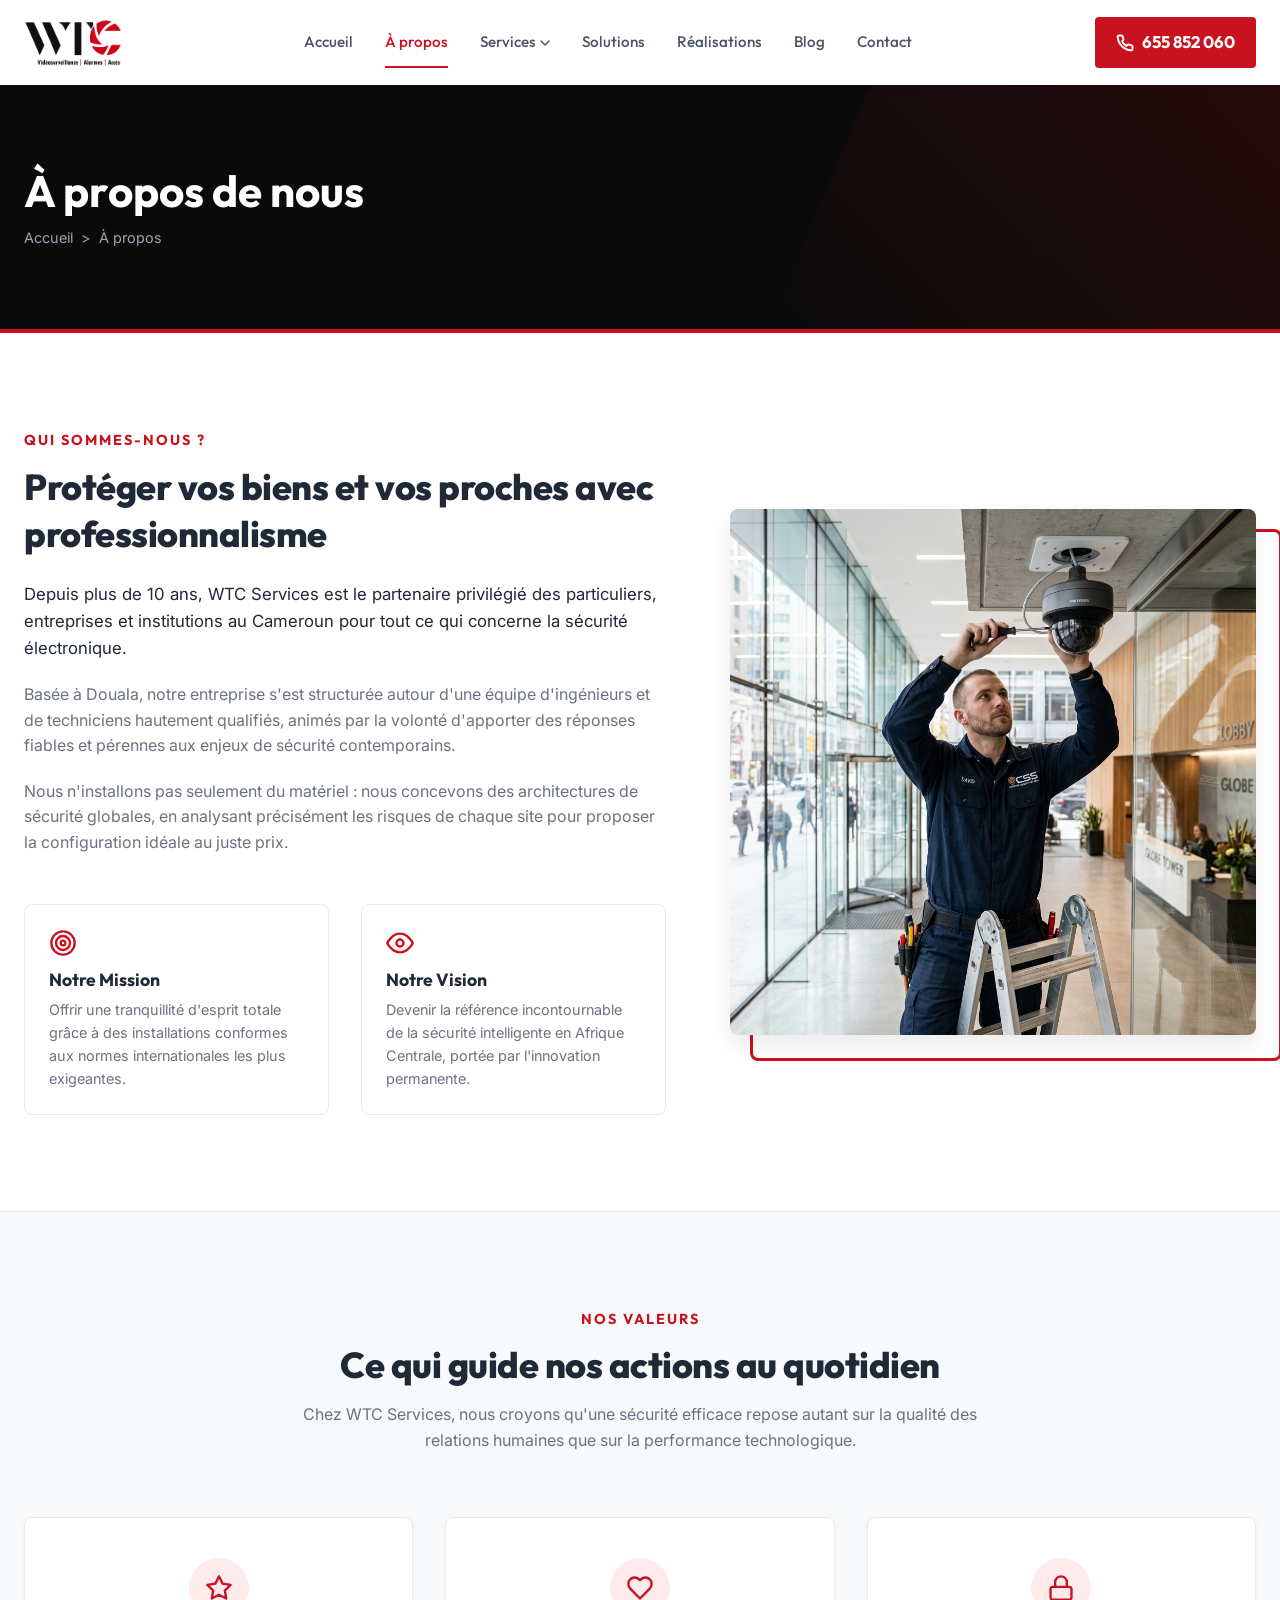
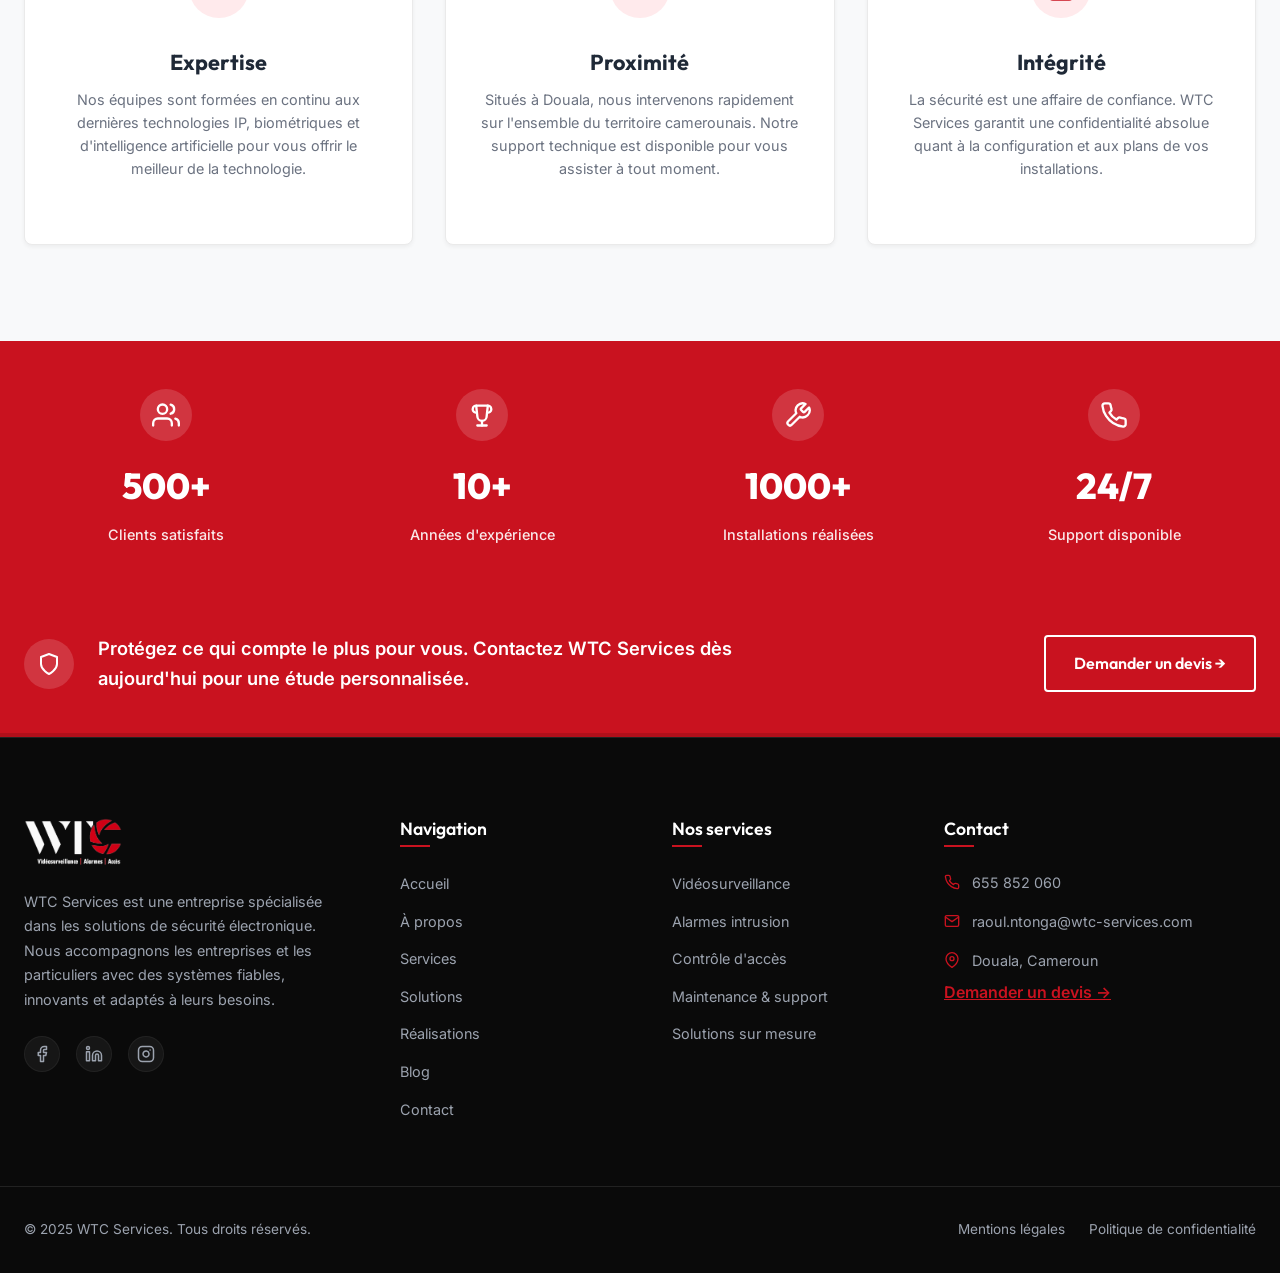
==== a-propos.html @ ab54ff32 "first commit" ====
<!DOCTYPE html>
<html lang="fr">
<head>
    <meta charset="UTF-8">
    <meta name="viewport" content="width=device-width, initial-scale=1.0">
    <title>À propos | WTC Services - Leader en sécurité électronique</title>
    <meta name="description" content="Découvrez WTC Services, votre partenaire de confiance au Cameroun pour la vidéosurveillance, le contrôle d'accès et les systèmes d'alarme.">
    <link rel="stylesheet" href="css/style.css">
</head>
<body>

    <!-- HEADER / NAVIGATION -->
    <header>
        <div class="container nav-container">
            <div class="logo-wrapper">
                <a href="index.html">
                    <img src="assets/images/logo-dark.png" alt="WTC Services Logo" class="logo-img">
                </a>
            </div>
            
            <button class="menu-toggle" id="menuToggle" aria-label="Menu principal">
                <span></span>
                <span></span>
                <span></span>
            </button>
            
            <nav class="nav-menu" id="navMenu">
                <a href="index.html" class="nav-link">Accueil</a>
                <a href="a-propos.html" class="nav-link active">À propos</a>
                <div class="nav-item-dropdown">
                    <a href="services.html" class="nav-link dropdown-toggle">Services <svg width="10" height="6" viewBox="0 0 10 6" fill="none" xmlns="http://www.w3.org/2000/svg"><path d="M1 1L5 5L9 1" stroke="currentColor" stroke-width="1.5" stroke-linecap="round" stroke-linejoin="round"/></svg></a>
                    <div class="dropdown-menu">
                        <a href="services.html#videosurveillance" class="dropdown-item">Vidéosurveillance</a>
                        <a href="services.html#alarmes" class="dropdown-item">Alarmes intrusion</a>
                        <a href="services.html#acces" class="dropdown-item">Contrôle d'accès</a>
                        <a href="services.html#maintenance" class="dropdown-item">Maintenance & support</a>
                    </div>
                </div>
                <a href="solutions.html" class="nav-link">Solutions</a>
                <a href="realisations.html" class="nav-link">Réalisations</a>
                <a href="blog.html" class="nav-link">Blog</a>
                <a href="contact.html" class="nav-link">Contact</a>
            </nav>
            
            <div class="header-btn">
                <a href="tel:655852060" class="btn btn-phone">
                    <svg width="18" height="18" viewBox="0 0 24 24" fill="none" stroke="currentColor" stroke-width="2.5" stroke-linecap="round" stroke-linejoin="round"><path d="M22 16.92v3a2 2 0 0 1-2.18 2 19.79 19.79 0 0 1-8.63-3.07 19.5 19.5 0 0 1-6-6 19.79 19.79 0 0 1-3.07-8.67A2 2 0 0 1 4.11 2h3a2 2 0 0 1 2 1.72 12.84 12.84 0 0 0 .7 2.81 2 2 0 0 1-.45 2.11L8.09 9.91a16 16 0 0 0 6 6l1.27-1.27a2 2 0 0 1 2.1-.45 12.84 12.84 0 0 0 2.81.7A2 2 0 0 1 22 16.92z"/></svg>
                    655 852 060
                </a>
            </div>
        </div>
    </header>

    <!-- PAGE HERO -->
    <section class="page-hero">
        <div class="container">
            <h1 class="page-title">À propos de nous</h1>
            <div class="breadcrumbs">
                <a href="index.html">Accueil</a>
                <span>&gt;</span>
                <span>À propos</span>
            </div>
        </div>
    </section>

    <!-- ABOUT DETAIL SECTION -->
    <section class="section">
        <div class="container">
            <div class="about-grid">
                <div>
                    <span class="section-tag">Qui sommes-nous ?</span>
                    <h2 class="section-title" style="font-size: 2.25rem; line-height: 1.3; margin-bottom: 1.5rem;">Protéger vos biens et vos proches avec professionnalisme</h2>
                    <p style="font-size: 1.05rem; margin-bottom: 1.25rem; color: var(--text-dark);">
                        Depuis plus de 10 ans, WTC Services est le partenaire privilégié des particuliers, entreprises et institutions au Cameroun pour tout ce qui concerne la sécurité électronique.
                    </p>
                    <p style="margin-bottom: 1.25rem; color: var(--text-muted);">
                        Basée à Douala, notre entreprise s'est structurée autour d'une équipe d'ingénieurs et de techniciens hautement qualifiés, animés par la volonté d'apporter des réponses fiables et pérennes aux enjeux de sécurité contemporains.
                    </p>
                    <p style="margin-bottom: 2rem; color: var(--text-muted);">
                        Nous n'installons pas seulement du matériel : nous concevons des architectures de sécurité globales, en analysant précisément les risques de chaque site pour proposer la configuration idéale au juste prix.
                    </p>
                    
                    <div class="about-features">
                        <div class="about-feat-card">
                            <span class="about-feat-icon"><svg width="28" height="28" viewBox="0 0 24 24" fill="none" stroke="currentColor" stroke-width="2" stroke-linecap="round" stroke-linejoin="round"><circle cx="12" cy="12" r="10"/><circle cx="12" cy="12" r="6"/><circle cx="12" cy="12" r="2"/></svg></span>
                            <h4 style="font-size: 1.1rem; margin-bottom: 0.5rem;">Notre Mission</h4>
                            <p style="font-size: 0.9rem; color: var(--text-muted);">Offrir une tranquillité d'esprit totale grâce à des installations conformes aux normes internationales les plus exigeantes.</p>
                        </div>
                        <div class="about-feat-card">
                            <span class="about-feat-icon"><svg width="28" height="28" viewBox="0 0 24 24" fill="none" stroke="currentColor" stroke-width="2" stroke-linecap="round" stroke-linejoin="round"><path d="M1 12s4-8 11-8 11 8 11 8-4 8-11 8-11-8-11-8z"/><circle cx="12" cy="12" r="3"/></svg></span>
                            <h4 style="font-size: 1.1rem; margin-bottom: 0.5rem;">Notre Vision</h4>
                            <p style="font-size: 0.9rem; color: var(--text-muted);">Devenir la référence incontournable de la sécurité intelligente en Afrique Centrale, portée par l'innovation permanente.</p>
                        </div>
                    </div>
                </div>
                
                <div class="about-image-wrapper">
                    <img src="assets/images/about_technician.png" alt="Technicien WTC Services installant une caméra" class="about-img" style="width: 100%;">
                </div>
            </div>
        </div>
    </section>

    <!-- VALUES SECTION -->
    <section class="section" style="background-color: var(--light-bg); border-top: 1px solid var(--light-border);">
        <div class="container">
            <div class="section-header">
                <span class="section-tag">Nos Valeurs</span>
                <h2 class="section-title">Ce qui guide nos actions au quotidien</h2>
                <p class="section-desc">Chez WTC Services, nous croyons qu'une sécurité efficace repose autant sur la qualité des relations humaines que sur la performance technologique.</p>
            </div>
            
            <div class="services-grid">
                <div class="service-card" style="text-align: center; align-items: center;">
                    <div class="service-icon-wrapper" style="border-radius: 50%;"><svg width="28" height="28" viewBox="0 0 24 24" fill="none" stroke="currentColor" stroke-width="2" stroke-linecap="round" stroke-linejoin="round"><polygon points="12 2 15.09 8.26 22 9.27 17 14.14 18.18 21.02 12 17.77 5.82 21.02 7 14.14 2 9.27 8.91 8.26 12 2"/></svg></div>
                    <h3 class="service-title" style="margin-top: 0.5rem;">Expertise</h3>
                    <p class="service-text" style="font-size: 0.9rem;">Nos équipes sont formées en continu aux dernières technologies IP, biométriques et d'intelligence artificielle pour vous offrir le meilleur de la technologie.</p>
                </div>
                <div class="service-card" style="text-align: center; align-items: center;">
                    <div class="service-icon-wrapper" style="border-radius: 50%;"><svg width="28" height="28" viewBox="0 0 24 24" fill="none" stroke="currentColor" stroke-width="2" stroke-linecap="round" stroke-linejoin="round"><path d="M20.42 4.58a5.4 5.4 0 0 0-7.65 0l-.77.78-.77-.78a5.4 5.4 0 0 0-7.65 0C1.46 6.7 1.33 10.28 4 13l8 8 8-8c2.67-2.72 2.54-6.3.42-8.42z"/></svg></div>
                    <h3 class="service-title" style="margin-top: 0.5rem;">Proximité</h3>
                    <p class="service-text" style="font-size: 0.9rem;">Situés à Douala, nous intervenons rapidement sur l'ensemble du territoire camerounais. Notre support technique est disponible pour vous assister à tout moment.</p>
                </div>
                <div class="service-card" style="text-align: center; align-items: center;">
                    <div class="service-icon-wrapper" style="border-radius: 50%;"><svg width="28" height="28" viewBox="0 0 24 24" fill="none" stroke="currentColor" stroke-width="2" stroke-linecap="round" stroke-linejoin="round"><rect x="3" y="11" width="18" height="11" rx="2" ry="2"/><path d="M7 11V7a5 5 0 0 1 10 0v4"/></svg></div>
                    <h3 class="service-title" style="margin-top: 0.5rem;">Intégrité</h3>
                    <p class="service-text" style="font-size: 0.9rem;">La sécurité est une affaire de confiance. WTC Services garantit une confidentialité absolue quant à la configuration et aux plans de vos installations.</p>
                </div>
            </div>
        </div>
    </section>

    <!-- STATS SECTION -->
    <section class="stats-section">
        <div class="container">
            <div class="stats-grid">
                <div class="stat-item">
                    <span class="stat-icon"><svg width="28" height="28" viewBox="0 0 24 24" fill="none" stroke="currentColor" stroke-width="2" stroke-linecap="round" stroke-linejoin="round"><path d="M17 21v-2a4 4 0 0 0-4-4H5a4 4 0 0 0-4 4v2"/><circle cx="9" cy="7" r="4"/><path d="M23 21v-2a4 4 0 0 0-3-3.87"/><path d="M16 3.13a4 4 0 0 1 0 7.75"/></svg></span>
                    <span class="stat-number">500+</span>
                    <span class="stat-label">Clients satisfaits</span>
                </div>
                <div class="stat-item">
                    <span class="stat-icon"><svg width="28" height="28" viewBox="0 0 24 24" fill="none" stroke="currentColor" stroke-width="2" stroke-linecap="round" stroke-linejoin="round"><polyline points="8 21 12 21 16 21"/><line x1="12" y1="17" x2="12" y2="21"/><path d="M7 4H17L16 13C16 15.2 14.2 17 12 17C9.8 17 8 15.2 8 13Z"/><path d="M7 4C7 4 4 4 4 7C4 9 6 10 7 10"/><path d="M17 4C17 4 20 4 20 7C20 9 18 10 17 10"/></svg></span>
                    <span class="stat-number">10+</span>
                    <span class="stat-label">Années d'expérience</span>
                </div>
                <div class="stat-item">
                    <span class="stat-icon"><svg width="28" height="28" viewBox="0 0 24 24" fill="none" stroke="currentColor" stroke-width="2" stroke-linecap="round" stroke-linejoin="round"><path d="M14.7 6.3a1 1 0 0 0 0 1.4l1.6 1.6a1 1 0 0 0 1.4 0l3.77-3.77a6 6 0 0 1-7.94 7.94l-6.91 6.91a2.12 2.12 0 0 1-3-3l6.91-6.91a6 6 0 0 1 7.94-7.94l-3.76 3.76z"/></svg></span>
                    <span class="stat-number">1000+</span>
                    <span class="stat-label">Installations réalisées</span>
                </div>
                <div class="stat-item">
                    <span class="stat-icon"><svg width="28" height="28" viewBox="0 0 24 24" fill="none" stroke="currentColor" stroke-width="2" stroke-linecap="round" stroke-linejoin="round"><path d="M22 16.92v3a2 2 0 0 1-2.18 2 19.79 19.79 0 0 1-8.63-3.07 19.5 19.5 0 0 1-6-6 19.79 19.79 0 0 1-3.07-8.67A2 2 0 0 1 4.11 2h3a2 2 0 0 1 2 1.72 12.84 12.84 0 0 0 .7 2.81 2 2 0 0 1-.45 2.11L8.09 9.91a16 16 0 0 0 6 6l1.27-1.27a2 2 0 0 1 2.1-.45 12.84 12.84 0 0 0 2.81.7A2 2 0 0 1 22 16.92z"/></svg></span>
                    <span class="stat-number">24/7</span>
                    <span class="stat-label">Support disponible</span>
                </div>
            </div>
        </div>
    </section>

    <!-- CTA BANNER -->
    <section class="cta-banner">
        <div class="container cta-container">
            <div class="cta-content">
                <div class="cta-icon-wrapper">
                    <svg width="24" height="24" viewBox="0 0 24 24" fill="none" stroke="currentColor" stroke-width="2" stroke-linecap="round" stroke-linejoin="round"><path d="M12 22s8-4 8-10V5l-8-3-8 3v7c0 6 8 10 8 10z"/></svg>
                </div>
                <div class="cta-text">
                    Protégez ce qui compte le plus pour vous. Contactez WTC Services dès aujourd'hui pour une étude personnalisée.
                </div>
            </div>
            <div>
                <a href="#" class="btn btn-secondary devis-modal-trigger" style="white-space: nowrap; border-color: var(--light); color: var(--light);">
                    Demander un devis &rarr;
                </a>
            </div>
        </div>
    </section>

    <!-- FOOTER -->
    <footer>
        <div class="container footer-grid">
            <div class="footer-col-about">
                <img src="assets/images/logo-light.png" alt="WTC Services Logo" class="logo-img">
                <p class="footer-about-text">WTC Services est une entreprise spécialisée dans les solutions de sécurité électronique. Nous accompagnons les entreprises et les particuliers avec des systèmes fiables, innovants et adaptés à leurs besoins.</p>
                <div class="social-links">
                    <a href="https://facebook.com" class="social-link" target="_blank" aria-label="Facebook">
                        <svg width="18" height="18" viewBox="0 0 24 24" fill="none" stroke="currentColor" stroke-width="2" stroke-linecap="round" stroke-linejoin="round"><path d="M18 2h-3a5 5 0 0 0-5 5v3H7v4h3v8h4v-8h3l1-4h-4V7a1 1 0 0 1 1-1h3z"/></svg>
                    </a>
                    <a href="https://linkedin.com" class="social-link" target="_blank" aria-label="LinkedIn">
                        <svg width="18" height="18" viewBox="0 0 24 24" fill="none" stroke="currentColor" stroke-width="2" stroke-linecap="round" stroke-linejoin="round"><path d="M16 8a6 6 0 0 1 6 6v7h-4v-7a2 2 0 0 0-2-2 2 2 0 0 0-2 2v7h-4v-7a6 6 0 0 1 6-6z"/><rect x="2" y="9" width="4" height="12"/><circle cx="4" cy="4" r="2"/></svg>
                    </a>
                    <a href="https://instagram.com" class="social-link" target="_blank" aria-label="Instagram">
                        <svg width="18" height="18" viewBox="0 0 24 24" fill="none" stroke="currentColor" stroke-width="2" stroke-linecap="round" stroke-linejoin="round"><rect x="2" y="2" width="20" height="20" rx="5" ry="5"/><path d="M16 11.37A4 4 0 1 1 12.63 8 4 4 0 0 1 16 11.37z"/><line x1="17.5" y1="6.5" x2="17.51" y2="6.5"/></svg>
                    </a>
                </div>
            </div>
            
            <div>
                <h4 class="footer-title">Navigation</h4>
                <ul class="footer-links">
                    <li><a href="index.html" class="footer-link">Accueil</a></li>
                    <li><a href="a-propos.html" class="footer-link">À propos</a></li>
                    <li><a href="services.html" class="footer-link">Services</a></li>
                    <li><a href="solutions.html" class="footer-link">Solutions</a></li>
                    <li><a href="realisations.html" class="footer-link">Réalisations</a></li>
                    <li><a href="blog.html" class="footer-link">Blog</a></li>
                    <li><a href="contact.html" class="footer-link">Contact</a></li>
                </ul>
            </div>
            
            <div>
                <h4 class="footer-title">Nos services</h4>
                <ul class="footer-links">
                    <li><a href="services.html#videosurveillance" class="footer-link">Vidéosurveillance</a></li>
                    <li><a href="services.html#alarmes" class="footer-link">Alarmes intrusion</a></li>
                    <li><a href="services.html#acces" class="footer-link">Contrôle d'accès</a></li>
                    <li><a href="services.html#maintenance" class="footer-link">Maintenance & support</a></li>
                    <li><a href="solutions.html" class="footer-link">Solutions sur mesure</a></li>
                </ul>
            </div>
            
            <div class="footer-col-contact">
                <h4 class="footer-title">Contact</h4>
                <ul class="contact-info-list">
                    <li class="contact-info-item">
                        <svg class="contact-info-icon" width="16" height="16" viewBox="0 0 24 24" fill="none" stroke="currentColor" stroke-width="2" stroke-linecap="round" stroke-linejoin="round"><path d="M22 16.92v3a2 2 0 0 1-2.18 2 19.79 19.79 0 0 1-8.63-3.07 19.5 19.5 0 0 1-6-6 19.79 19.79 0 0 1-3.07-8.67A2 2 0 0 1 4.11 2h3a2 2 0 0 1 2 1.72 12.84 12.84 0 0 0 .7 2.81 2 2 0 0 1-.45 2.11L8.09 9.91a16 16 0 0 0 6 6l1.27-1.27a2 2 0 0 1 2.1-.45 12.84 12.84 0 0 0 2.81.7A2 2 0 0 1 22 16.92z"/></svg>
                        <span>655 852 060</span>
                    </li>
                    <li class="contact-info-item">
                        <svg class="contact-info-icon" width="16" height="16" viewBox="0 0 24 24" fill="none" stroke="currentColor" stroke-width="2" stroke-linecap="round" stroke-linejoin="round"><path d="M4 4h16c1.1 0 2 .9 2 2v12c0 1.1-.9 2-2 2H4c-1.1 0-2-.9-2-2V6c0-1.1.9-2 2-2z"/><polyline points="22,6 12,13 2,6"/></svg>
                        <span>raoul.ntonga@wtc-services.com</span>
                    </li>
                    <li class="contact-info-item">
                        <svg class="contact-info-icon" width="16" height="16" viewBox="0 0 24 24" fill="none" stroke="currentColor" stroke-width="2" stroke-linecap="round" stroke-linejoin="round"><path d="M21 10c0 7-9 13-9 13s-9-6-9-13a9 9 0 0 1 18 0z"/><circle cx="12" cy="10" r="3"/></svg>
                        <span>Douala, Cameroun</span>
                    </li>
                </ul>
                <a href="#" class="footer-devis-link devis-modal-trigger">Demander un devis &rarr;</a>
            </div>
        </div>
        
        <div class="container footer-bottom">
            <div>
                &copy; 2025 WTC Services. Tous droits réservés.
            </div>
            <div class="footer-bottom-links">
                <a href="#" class="footer-bottom-link">Mentions légales</a>
                <a href="#" class="footer-bottom-link">Politique de confidentialité</a>
            </div>
        </div>
    </footer>

    <!-- MODAL DEVIS -->
    <div class="modal" id="devisModal">
        <div class="modal-content">
            <button class="modal-close" id="modalClose" aria-label="Fermer la boîte de dialogue">&times;</button>
            <h3 class="modal-title">Demande de devis</h3>
            <p class="modal-desc">Obtenez une étude personnalisée et gratuite pour la sécurisation de vos locaux.</p>
            
            <form id="devisForm">
                <div class="form-row">
                    <div class="form-group">
                        <label class="form-label" for="devisNom">Nom complet *</label>
                        <input class="form-control" type="text" id="devisNom" required placeholder="Ex: Jean Dupont">
                    </div>
                    <div class="form-group">
                        <label class="form-label" for="devisEntreprise">Entreprise / Organisation</label>
                        <input class="form-control" type="text" id="devisEntreprise" placeholder="Ex: WTC SARL">
                    </div>
                </div>
                
                <div class="form-row">
                    <div class="form-group">
                        <label class="form-label" for="devisEmail">Email *</label>
                        <input class="form-control" type="email" id="devisEmail" required placeholder="Ex: jean.dupont@mail.com">
                    </div>
                    <div class="form-group">
                        <label class="form-label" for="devisTel">Téléphone *</label>
                        <input class="form-control" type="tel" id="devisTel" required placeholder="Ex: 655 852 060">
                    </div>
                </div>
                
                <div class="form-group">
                    <label class="form-label" for="devisService">Service principal souhaité *</label>
                    <select class="form-control" id="devisService" required>
                        <option value="">Sélectionnez un service...</option>
                        <option value="videosurveillance">Vidéosurveillance</option>
                        <option value="alarmes">Alarmes anti-intrusion</option>
                        <option value="acces">Contrôle d'accès</option>
                        <option value="maintenance">Maintenance & Support</option>
                        <option value="complet">Solution complète de sécurité</option>
                    </select>
                </div>
                
                <div class="form-group">
                    <label class="form-label" for="devisMsg">Description du projet (besoins, type de local...) *</label>
                    <textarea class="form-control" id="devisMsg" rows="4" required placeholder="Décrivez votre besoin en quelques lignes..."></textarea>
                </div>
                
                <button type="submit" class="btn btn-primary" style="width: 100%; margin-top: 1rem;">Envoyer la demande de devis</button>
            </form>
        </div>
    </div>

    <!-- MAIN JS -->
    <script src="js/main.js"></script>
</body>
</html>
---- css/style.css ----
@import url('https://fonts.googleapis.com/css2?family=Inter:wght@300;400;500;600;700&family=Outfit:wght@400;500;600;700;800&display=swap');

/* --- CUSTOM PROPERTIES (DESIGN SYSTEM) --- */
:root {
    /* Colors */
    --primary: #c9121f;
    --primary-hover: #b00f1a;
    --primary-light: #ffeaec;
    --dark: #0a0a0a;
    --dark-card: #141414;
    --dark-border: #222222;
    --light: #ffffff;
    --light-bg: #f8f9fa;
    --light-border: #eaeaea;
    
    /* Text Colors */
    --text-dark: #1f2937;
    --text-muted: #6b7280;
    --text-light: #f3f4f6;
    --text-light-muted: #9ca3af;
    
    /* Typography */
    --font-heading: 'Outfit', sans-serif;
    --font-body: 'Inter', sans-serif;
    
    /* Shadows */
    --shadow-sm: 0 2px 4px rgba(0, 0, 0, 0.05);
    --shadow-md: 0 10px 20px rgba(0, 0, 0, 0.08);
    --shadow-lg: 0 20px 40px rgba(0, 0, 0, 0.15);
    
    /* Transitions */
    --transition: all 0.3s cubic-bezier(0.4, 0, 0.2, 1);
    
    /* Borders */
    --radius-sm: 4px;
    --radius-md: 8px;
    --radius-lg: 16px;
}

/* --- BASE STYLES --- */
* {
    margin: 0;
    padding: 0;
    box-sizing: border-box;
}

html {
    scroll-behavior: smooth;
}

body {
    font-family: var(--font-body);
    color: var(--text-dark);
    background-color: var(--light);
    line-height: 1.6;
    overflow-x: hidden;
}

h1, h2, h3, h4, h5, h6 {
    font-family: var(--font-heading);
    font-weight: 700;
    line-height: 1.2;
}

a {
    text-decoration: none;
    color: inherit;
    transition: var(--transition);
}

ul {
    list-style: none;
}

img {
    max-width: 100%;
    height: auto;
    display: block;
}

input, textarea, select {
    font-family: var(--font-body);
    font-size: 1rem;
    border: 1px solid var(--light-border);
    border-radius: var(--radius-md);
    padding: 0.75rem 1rem;
    outline: none;
    transition: var(--transition);
}

input:focus, textarea:focus, select:focus {
    border-color: var(--primary);
    box-shadow: 0 0 0 3px rgba(201, 18, 31, 0.1);
}

/* --- BUTTONS --- */
.btn {
    display: inline-flex;
    align-items: center;
    justify-content: center;
    gap: 0.5rem;
    font-family: var(--font-heading);
    font-weight: 600;
    padding: 0.85rem 1.75rem;
    border-radius: var(--radius-sm);
    cursor: pointer;
    transition: var(--transition);
    border: 2px solid transparent;
}

.btn-primary {
    background-color: var(--primary);
    color: var(--light);
}

.btn-primary:hover {
    background-color: var(--primary-hover);
    transform: translateY(-2px);
}

.btn-secondary {
    background-color: transparent;
    border-color: var(--light);
    color: var(--light);
}

.btn-secondary:hover {
    background-color: var(--light);
    color: var(--dark);
    transform: translateY(-2px);
}

.btn-phone {
    background-color: var(--primary);
    color: var(--light);
    border-radius: var(--radius-sm);
    padding: 0.6rem 1.2rem;
    font-size: 1.05rem;
    font-weight: 700;
}

.btn-phone:hover {
    background-color: var(--primary-hover);
    box-shadow: 0 4px 15px rgba(201, 18, 31, 0.4);
}

/* --- CONTAINER --- */
.container {
    width: 100%;
    max-width: 1280px;
    margin: 0 auto;
    padding: 0 1.5rem;
}

/* --- HEADER / NAVBAR --- */
header {
    background-color: var(--light);
    box-shadow: var(--shadow-sm);
    position: sticky;
    top: 0;
    z-index: 100;
    width: 100%;
}

.nav-container {
    display: flex;
    justify-content: space-between;
    align-items: center;
    height: 85px;
}

.logo-wrapper a {
    display: flex;
    align-items: center;
    gap: 0.5rem;
}

.logo-svg, .logo-img {
    height: 48px;
}

.nav-menu {
    display: flex;
    align-items: center;
    gap: 2rem;
}

.nav-link {
    font-family: var(--font-heading);
    font-weight: 500;
    font-size: 0.95rem;
    color: #4b5563;
    padding: 0.5rem 0;
    position: relative;
}

.nav-link:hover, .nav-link.active {
    color: var(--primary);
}

.nav-link.active::after {
    content: '';
    position: absolute;
    bottom: -5px;
    left: 0;
    width: 100%;
    height: 2px;
    background-color: var(--primary);
}

/* Dropdown */
.nav-item-dropdown {
    position: relative;
}

.dropdown-toggle {
    display: flex;
    align-items: center;
    gap: 0.25rem;
    cursor: pointer;
}

.dropdown-menu {
    position: absolute;
    top: 100%;
    left: 50%;
    transform: translateX(-50%) translateY(10px);
    background-color: var(--light);
    box-shadow: var(--shadow-lg);
    border-radius: var(--radius-md);
    min-width: 220px;
    opacity: 0;
    visibility: hidden;
    transition: var(--transition);
    border: 1px solid var(--light-border);
    padding: 0.5rem 0;
}

.nav-item-dropdown:hover .dropdown-menu {
    opacity: 1;
    visibility: visible;
    transform: translateX(-50%) translateY(0);
}

.dropdown-item {
    display: block;
    padding: 0.75rem 1.5rem;
    font-size: 0.9rem;
    font-weight: 500;
    color: var(--text-dark);
}

.dropdown-item:hover {
    background-color: var(--light-bg);
    color: var(--primary);
}

/* Mobile Menu Toggle */
.menu-toggle {
    display: none;
    flex-direction: column;
    gap: 5px;
    background: transparent;
    border: none;
    cursor: pointer;
    z-index: 101;
}

.menu-toggle span {
    display: block;
    width: 25px;
    height: 3px;
    background-color: var(--dark);
    border-radius: 3px;
    transition: var(--transition);
}

/* --- HERO SECTION --- */
.hero {
    position: relative;
    background-image: linear-gradient(rgba(0, 0, 0, 0.75), rgba(0, 0, 0, 0.75)), url('../assets/images/hero_background.png');
    background-size: cover;
    background-position: center;
    background-repeat: no-repeat;
    color: var(--light);
    min-height: calc(100vh - 85px);
    display: flex;
    align-items: center;
    padding: 4rem 0;
}

.hero-grid {
    display: grid;
    grid-template-columns: 1.2fr 0.8fr;
    gap: 4rem;
    align-items: center;
}

.hero-tag {
    color: var(--primary);
    font-family: var(--font-heading);
    font-weight: 700;
    font-size: 0.9rem;
    letter-spacing: 2px;
    text-transform: uppercase;
    margin-bottom: 1rem;
}

.hero-title {
    font-size: 3.5rem;
    font-weight: 800;
    margin-bottom: 1.5rem;
    letter-spacing: -1px;
}

.hero-desc {
    font-size: 1.1rem;
    color: var(--text-light-muted);
    max-width: 600px;
    margin-bottom: 2.5rem;
}

.hero-buttons {
    display: flex;
    gap: 1.5rem;
    margin-bottom: 3.5rem;
}

.hero-highlights {
    display: flex;
    gap: 2rem;
}

.highlight-item {
    display: flex;
    align-items: center;
    gap: 0.75rem;
}

.highlight-icon-wrapper {
    display: flex;
    align-items: center;
    justify-content: center;
    width: 40px;
    height: 40px;
    border-radius: 50%;
    border: 1px solid rgba(255, 255, 255, 0.2);
    color: var(--primary);
}

.highlight-text {
    font-size: 0.9rem;
    font-weight: 500;
    color: var(--text-light);
}

/* Security Products Collage (Hero Right) */
.hero-products {
    position: relative;
    display: flex;
    justify-content: center;
    align-items: center;
    height: 450px;
}

.products-collage {
    position: relative;
    width: 100%;
    height: 100%;
}

.collage-img {
    position: absolute;
    border-radius: var(--radius-md);
    box-shadow: 0 20px 40px rgba(0, 0, 0, 0.5);
    border: 1px solid rgba(255, 255, 255, 0.1);
    transition: var(--transition);
}

.collage-img:hover {
    transform: scale(1.05) translateY(-5px);
    z-index: 10;
}

.img-cam-1 {
    top: 0;
    right: 0;
    width: 70%;
    z-index: 1;
}

.img-cam-2 {
    top: 15%;
    right: -10%;
    width: 45%;
    z-index: 3;
}

.img-panel {
    bottom: 5%;
    left: 0;
    width: 45%;
    z-index: 2;
}

.img-reader {
    bottom: 12%;
    left: 48%;
    width: 32%;
    z-index: 4;
}

.img-biometric {
    bottom: 0%;
    right: -5%;
    width: 25%;
    z-index: 5;
}

/* --- SERVICES SECTION --- */
.section {
    padding: 6rem 0;
}

.section-dark {
    background-color: var(--dark);
    color: var(--light);
}

.section-header {
    text-align: center;
    max-width: 700px;
    margin: 0 auto 4rem;
}

.section-tag {
    color: var(--primary);
    font-family: var(--font-heading);
    font-weight: 700;
    font-size: 0.9rem;
    letter-spacing: 2px;
    text-transform: uppercase;
    margin-bottom: 0.75rem;
    display: block;
}

.section-title {
    font-size: 2.25rem;
    font-weight: 800;
    margin-bottom: 1rem;
    letter-spacing: -0.5px;
}

.section-desc {
    color: var(--text-muted);
}

.section-dark .section-desc {
    color: var(--text-light-muted);
}

.services-grid {
    display: grid;
    grid-template-columns: repeat(auto-fit, minmax(260px, 1fr));
    gap: 2rem;
}

.service-card {
    background-color: var(--light);
    border: 1px solid var(--light-border);
    border-radius: var(--radius-md);
    padding: 2.5rem 2rem;
    transition: var(--transition);
    display: flex;
    flex-direction: column;
    box-shadow: var(--shadow-sm);
}

.service-card:hover {
    transform: translateY(-8px);
    box-shadow: var(--shadow-lg);
    border-color: rgba(201, 18, 31, 0.2);
}

.service-icon-wrapper {
    width: 60px;
    height: 60px;
    background-color: var(--primary-light);
    color: var(--primary);
    border-radius: var(--radius-md);
    display: flex;
    align-items: center;
    justify-content: center;
    margin-bottom: 1.5rem;
    transition: var(--transition);
}

.service-card:hover .service-icon-wrapper {
    background-color: var(--primary);
    color: var(--light);
}

.service-title {
    font-size: 1.35rem;
    font-weight: 700;
    margin-bottom: 0.75rem;
}

.service-text {
    color: var(--text-muted);
    font-size: 0.95rem;
    margin-bottom: 1.5rem;
    flex-grow: 1;
}

.service-link {
    display: inline-flex;
    align-items: center;
    gap: 0.5rem;
    color: var(--primary);
    font-family: var(--font-heading);
    font-weight: 600;
    font-size: 0.9rem;
}

.service-link:hover {
    gap: 0.75rem;
}

/* --- STATS SECTION --- */
.stats-section {
    background-color: var(--primary);
    color: var(--light);
    padding: 3rem 0;
}

.stats-grid {
    display: grid;
    grid-template-columns: repeat(4, 1fr);
    gap: 2rem;
    text-align: center;
}

.stat-item {
    display: flex;
    flex-direction: column;
    align-items: center;
    gap: 0.5rem;
}

.stat-icon {
    display: flex;
    align-items: center;
    justify-content: center;
    width: 52px;
    height: 52px;
    background-color: rgba(255, 255, 255, 0.15);
    border-radius: 50%;
    margin-bottom: 0.5rem;
    color: var(--light);
}

.stat-icon svg {
    width: 28px;
    height: 28px;
}

.stat-number {
    font-family: var(--font-heading);
    font-size: 2.25rem;
    font-weight: 800;
}

.stat-label {
    font-size: 0.9rem;
    font-weight: 500;
    color: rgba(255, 255, 255, 0.9);
}

/* --- CLIENTS SECTION --- */
.clients-section {
    padding: 5rem 0;
    background-color: var(--light-bg);
}

.slider-container {
    overflow: hidden;
    position: relative;
    width: 100%;
}

.logos-track {
    display: flex;
    align-items: center;
    gap: 4rem;
    width: max-content;
    animation: scrollLogos 25s linear infinite;
}

.logo-item {
    display: flex;
    align-items: center;
    justify-content: center;
    font-family: var(--font-heading);
    font-weight: 700;
    font-size: 1.25rem;
    color: #4b5563;
    opacity: 0.7;
    transition: var(--transition);
    padding: 1rem;
}

.logo-item:hover {
    opacity: 1;
}

.logo-item.bold {
    font-size: 1.5rem;
    letter-spacing: -1px;
}

.slider-dots {
    display: flex;
    justify-content: center;
    gap: 0.5rem;
    margin-top: 2.5rem;
}

.dot {
    width: 8px;
    height: 8px;
    border-radius: 50%;
    background-color: #cbd5e1;
    cursor: pointer;
    transition: var(--transition);
}

.dot.active {
    background-color: var(--primary);
    width: 24px;
    border-radius: 4px;
}

@keyframes scrollLogos {
    0% { transform: translateX(0); }
    100% { transform: translateX(-50%); }
}

/* --- CTA BANNER --- */
.cta-banner {
    background-color: var(--primary);
    color: var(--light);
    padding: 2.5rem 0;
    border-bottom: 4px solid var(--primary-hover);
}

.cta-container {
    display: flex;
    justify-content: space-between;
    align-items: center;
    gap: 2rem;
}

.cta-content {
    display: flex;
    align-items: center;
    gap: 1.5rem;
}

.cta-icon-wrapper {
    width: 50px;
    height: 50px;
    background-color: rgba(255, 255, 255, 0.15);
    border-radius: 50%;
    display: flex;
    align-items: center;
    justify-content: center;
    font-size: 1.5rem;
}

.cta-text {
    font-size: 1.15rem;
    font-weight: 600;
    max-width: 700px;
}

/* --- FOOTER --- */
footer {
    background-color: var(--dark);
    color: var(--text-light);
    padding: 5rem 0 2rem;
    border-top: 1px solid var(--dark-border);
}

.footer-grid {
    display: grid;
    grid-template-columns: 1.2fr 0.8fr 0.8fr 1.2fr;
    gap: 4rem;
    margin-bottom: 4rem;
}

.footer-col-about .logo-svg, .footer-col-about .logo-img {
    margin-bottom: 1.5rem;
}

.footer-about-text {
    color: var(--text-light-muted);
    font-size: 0.9rem;
    margin-bottom: 1.5rem;
    line-height: 1.7;
}

.social-links {
    display: flex;
    gap: 1rem;
}

.social-link {
    display: flex;
    align-items: center;
    justify-content: center;
    width: 36px;
    height: 36px;
    background-color: rgba(255, 255, 255, 0.05);
    border-radius: 50%;
    color: var(--text-light-muted);
    border: 1px solid rgba(255, 255, 255, 0.05);
}

.social-link:hover {
    background-color: var(--primary);
    color: var(--light);
    border-color: var(--primary);
    transform: translateY(-3px);
}

.footer-title {
    font-size: 1.1rem;
    font-weight: 600;
    margin-bottom: 1.5rem;
    color: var(--light);
    position: relative;
    padding-bottom: 0.5rem;
}

.footer-title::after {
    content: '';
    position: absolute;
    bottom: 0;
    left: 0;
    width: 30px;
    height: 2px;
    background-color: var(--primary);
}

.footer-links {
    display: flex;
    flex-direction: column;
    gap: 0.75rem;
}

.footer-link {
    color: var(--text-light-muted);
    font-size: 0.9rem;
}

.footer-link:hover {
    color: var(--primary);
    padding-left: 5px;
}

.contact-info-list {
    display: flex;
    flex-direction: column;
    gap: 1rem;
}

.contact-info-item {
    display: flex;
    align-items: flex-start;
    gap: 0.75rem;
    font-size: 0.9rem;
    color: var(--text-light-muted);
}

.contact-info-icon {
    color: var(--primary);
    margin-top: 0.2rem;
}

.footer-devis-link {
    color: var(--primary);
    font-weight: 600;
    text-decoration: underline;
    display: inline-block;
    margin-top: 0.5rem;
}

.footer-devis-link:hover {
    color: var(--primary-hover);
}

.footer-bottom {
    border-top: 1px solid var(--dark-border);
    padding-top: 2rem;
    display: flex;
    justify-content: space-between;
    align-items: center;
    font-size: 0.85rem;
    color: var(--text-light-muted);
}

.footer-bottom-links {
    display: flex;
    gap: 1.5rem;
}

.footer-bottom-link:hover {
    color: var(--primary);
}

/* --- MODAL (DEVIS) --- */
.modal {
    position: fixed;
    top: 0;
    left: 0;
    width: 100%;
    height: 100%;
    background-color: rgba(0, 0, 0, 0.7);
    backdrop-filter: blur(5px);
    display: flex;
    align-items: center;
    justify-content: center;
    z-index: 1000;
    opacity: 0;
    visibility: hidden;
    transition: var(--transition);
}

.modal.active {
    opacity: 1;
    visibility: visible;
}

.modal-content {
    background-color: var(--light);
    border-radius: var(--radius-md);
    width: 100%;
    max-width: 600px;
    max-height: 90vh;
    overflow-y: auto;
    position: relative;
    padding: 3rem;
    box-shadow: var(--shadow-lg);
    transform: translateY(30px);
    transition: var(--transition);
}

.modal.active .modal-content {
    transform: translateY(0);
}

.modal-close {
    position: absolute;
    top: 1.5rem;
    right: 1.5rem;
    background: transparent;
    border: none;
    font-size: 1.5rem;
    cursor: pointer;
    color: var(--text-muted);
    transition: var(--transition);
}

.modal-close:hover {
    color: var(--primary);
}

.modal-title {
    font-size: 2rem;
    margin-bottom: 0.5rem;
    color: var(--text-dark);
}

.modal-desc {
    color: var(--text-muted);
    margin-bottom: 2rem;
}

/* Form Styles */
.form-group {
    margin-bottom: 1.25rem;
}

.form-label {
    display: block;
    font-weight: 500;
    font-size: 0.9rem;
    margin-bottom: 0.5rem;
}

.form-control {
    width: 100%;
}

.form-row {
    display: grid;
    grid-template-columns: 1fr 1fr;
    gap: 1.25rem;
}

/* --- OTHER PAGES STYLING --- */
.page-hero {
    background-color: var(--dark);
    color: var(--light);
    padding: 5rem 0;
    border-bottom: 4px solid var(--primary);
    position: relative;
    overflow: hidden;
}

.page-hero::before {
    content: '';
    position: absolute;
    top: 0;
    right: 0;
    width: 40%;
    height: 100%;
    background: linear-gradient(45deg, transparent, rgba(201, 18, 31, 0.15));
    clip-path: polygon(20% 0%, 100% 0%, 100% 100%, 0% 100%);
}

.page-title {
    font-size: 2.75rem;
    margin-bottom: 0.5rem;
}

.breadcrumbs {
    display: flex;
    gap: 0.5rem;
    font-size: 0.9rem;
    color: var(--text-light-muted);
}

.breadcrumbs a:hover {
    color: var(--primary);
}

/* About Page */
.about-grid {
    display: grid;
    grid-template-columns: 1.1fr 0.9fr;
    gap: 4rem;
    align-items: center;
}

.about-features {
    display: grid;
    grid-template-columns: 1fr 1fr;
    gap: 2rem;
    margin-top: 3rem;
}

.about-feat-card {
    border: 1px solid var(--light-border);
    padding: 1.5rem;
    border-radius: var(--radius-md);
    transition: var(--transition);
}

.about-feat-card:hover {
    border-color: var(--primary);
    transform: translateY(-3px);
}

.about-feat-icon {
    color: var(--primary);
    display: flex;
    align-items: center;
    margin-bottom: 0.75rem;
}

.about-feat-icon svg {
    width: 28px;
    height: 28px;
}

.about-image-wrapper {
    position: relative;
}

.about-image-wrapper::after {
    content: '';
    position: absolute;
    top: 20px;
    left: 20px;
    width: 100%;
    height: 100%;
    border: 3px solid var(--primary);
    border-radius: var(--radius-md);
    z-index: -1;
}

.about-img {
    border-radius: var(--radius-md);
    box-shadow: var(--shadow-md);
}

/* Contact Page */
.contact-grid {
    display: grid;
    grid-template-columns: 0.8fr 1.2fr;
    gap: 4rem;
}

.contact-card-info {
    background-color: var(--light-bg);
    border-radius: var(--radius-md);
    padding: 3rem 2.5rem;
}

.contact-card-info h3 {
    font-size: 1.5rem;
    margin-bottom: 2rem;
}

.contact-form-wrapper {
    background-color: var(--light);
    border: 1px solid var(--light-border);
    box-shadow: var(--shadow-md);
    border-radius: var(--radius-md);
    padding: 3rem;
}

.map-placeholder {
    height: auto;
    min-height: 480px;
    background-color: var(--dark);
    border-radius: var(--radius-md);
    margin-top: 4rem;
    position: relative;
    overflow: hidden;
    display: flex;
    align-items: center;
    padding: 3.5rem 3rem;
    border: 1px solid var(--light-border);
}

.office-cards-container {
    display: grid;
    grid-template-columns: repeat(3, 1fr);
    gap: 2rem;
    width: 100%;
    z-index: 2;
    position: relative;
}

.office-card {
    background: rgba(255, 255, 255, 0.93);
    backdrop-filter: blur(10px);
    -webkit-backdrop-filter: blur(10px);
    padding: 2.25rem 2rem;
    border-radius: var(--radius-md);
    box-shadow: var(--shadow-lg);
    text-align: left;
    border: 1px solid rgba(255, 255, 255, 0.2);
    display: flex;
    flex-direction: column;
    justify-content: space-between;
    min-height: 260px;
    transition: var(--transition);
}

.office-card:hover {
    transform: translateY(-5px);
    background: rgba(255, 255, 255, 0.97);
    border-color: var(--primary);
}

.office-bg {
    width: 100%;
    height: 100%;
    object-fit: cover;
    object-position: center;
    position: absolute;
    top: 0;
    left: 0;
    z-index: 1;
    filter: brightness(0.65);
    transition: var(--transition);
}

.map-placeholder:hover .office-bg {
    transform: scale(1.03);
}

@media (max-width: 992px) {
    .office-cards-container {
        grid-template-columns: 1fr;
        gap: 1.5rem;
    }
    .map-placeholder {
        padding: 2rem 1.5rem;
    }
    .office-card {
        min-height: auto;
        padding: 1.75rem 1.5rem;
    }
}

/* Solutions Page & Portfolio Filters */
.filter-tabs {
    display: flex;
    justify-content: center;
    gap: 1rem;
    margin-bottom: 3rem;
}

.filter-tab {
    background-color: var(--light-bg);
    border: 1px solid var(--light-border);
    padding: 0.6rem 1.5rem;
    border-radius: 30px;
    font-weight: 600;
    font-family: var(--font-heading);
    cursor: pointer;
    transition: var(--transition);
}

.filter-tab:hover, .filter-tab.active {
    background-color: var(--primary);
    color: var(--light);
    border-color: var(--primary);
}

.portfolio-grid {
    display: grid;
    grid-template-columns: repeat(auto-fill, minmax(320px, 1fr));
    gap: 2rem;
}

.portfolio-card {
    border-radius: var(--radius-md);
    overflow: hidden;
    box-shadow: var(--shadow-sm);
    border: 1px solid var(--light-border);
    transition: var(--transition);
}

.portfolio-card:hover {
    transform: translateY(-5px);
    box-shadow: var(--shadow-lg);
}

.portfolio-img-wrapper {
    position: relative;
    overflow: hidden;
    height: 240px;
}

.portfolio-img {
    width: 100%;
    height: 100%;
    object-fit: cover;
    transition: var(--transition);
}

.portfolio-card:hover .portfolio-img {
    transform: scale(1.1);
}

.portfolio-tag {
    position: absolute;
    top: 1rem;
    left: 1rem;
    background-color: var(--primary);
    color: var(--light);
    padding: 0.25rem 0.75rem;
    border-radius: 30px;
    font-size: 0.8rem;
    font-weight: 600;
    font-family: var(--font-heading);
}

.portfolio-content {
    padding: 1.5rem;
}

.portfolio-title {
    font-size: 1.25rem;
    font-weight: 700;
    margin-bottom: 0.5rem;
}

.portfolio-desc {
    color: var(--text-muted);
    font-size: 0.9rem;
}

/* Blog Page */
.blog-grid {
    display: grid;
    grid-template-columns: repeat(auto-fill, minmax(350px, 1fr));
    gap: 2.5rem;
}

.blog-card {
    border-radius: var(--radius-md);
    overflow: hidden;
    box-shadow: var(--shadow-sm);
    border: 1px solid var(--light-border);
    transition: var(--transition);
    display: flex;
    flex-direction: column;
}

.blog-card:hover {
    transform: translateY(-5px);
    box-shadow: var(--shadow-lg);
}

.blog-img-wrapper {
    height: 220px;
    overflow: hidden;
}

.blog-img {
    width: 100%;
    height: 100%;
    object-fit: cover;
    transition: var(--transition);
}

.blog-card:hover .blog-img {
    transform: scale(1.05);
}

.blog-content {
    padding: 2rem;
    display: flex;
    flex-direction: column;
    flex-grow: 1;
}

.blog-meta {
    display: flex;
    gap: 1rem;
    font-size: 0.85rem;
    color: var(--text-muted);
    margin-bottom: 0.75rem;
}

.blog-title {
    font-size: 1.35rem;
    font-weight: 700;
    margin-bottom: 1rem;
    line-height: 1.3;
}

.blog-desc {
    color: var(--text-muted);
    font-size: 0.95rem;
    margin-bottom: 1.5rem;
    flex-grow: 1;
}

.blog-link {
    color: var(--primary);
    font-family: var(--font-heading);
    font-weight: 600;
    display: inline-flex;
    align-items: center;
    gap: 0.5rem;
}

.blog-link:hover {
    gap: 0.75rem;
}

/* Blog Single Page Details */
.blog-single-container {
    max-width: 800px;
    margin: 0 auto;
}

.blog-single-meta {
    display: flex;
    gap: 1.5rem;
    color: var(--text-muted);
    margin-bottom: 1.5rem;
    font-size: 0.95rem;
}

.blog-single-title {
    font-size: 3rem;
    font-weight: 800;
    margin-bottom: 2rem;
}

.blog-single-img {
    border-radius: var(--radius-md);
    margin-bottom: 2.5rem;
    width: 100%;
}

.blog-single-content {
    font-size: 1.1rem;
    line-height: 1.8;
}

.blog-single-content p {
    margin-bottom: 1.5rem;
}

.blog-single-content h2 {
    font-size: 1.75rem;
    margin: 2.5rem 0 1rem;
}

.blog-single-content ul {
    list-style: disc;
    margin-left: 2rem;
    margin-bottom: 1.5rem;
}

.blog-single-content li {
    margin-bottom: 0.5rem;
}

/* --- RESPONSIVE STYLES --- */
@media (max-width: 1024px) {
    .hero-title {
        font-size: 2.75rem;
    }
    
    .hero-grid {
        grid-template-columns: 1fr;
        gap: 3rem;
    }
    
    .hero-products {
        height: 380px;
        order: -1;
    }
    
    .footer-grid {
        grid-template-columns: 1.5fr 1fr 1fr;
        gap: 3rem;
    }
    
    .footer-col-contact {
        grid-column: span 3;
    }
}

@media (max-width: 768px) {
    .nav-menu {
        position: fixed;
        top: 85px;
        left: -100%;
        width: 100%;
        height: calc(100vh - 85px);
        background-color: var(--light);
        flex-direction: column;
        align-items: flex-start;
        padding: 3rem 2rem;
        gap: 1.5rem;
        box-shadow: 0 10px 15px rgba(0, 0, 0, 0.1);
        transition: var(--transition);
        overflow-y: auto;
    }
    
    .nav-menu.active {
        left: 0;
    }
    
    .dropdown-menu {
        position: static;
        transform: none;
        opacity: 1;
        visibility: visible;
        box-shadow: none;
        border: none;
        padding-left: 1.5rem;
        display: none;
        transition: none;
    }
    
    .nav-item-dropdown.active .dropdown-menu {
        display: block;
    }
    
    .menu-toggle {
        display: flex;
    }
    
    /* Menu Open Hamburger Icon State */
    .menu-toggle.active span:nth-child(1) {
        transform: rotate(45deg) translate(6px, 6px);
    }
    
    .menu-toggle.active span:nth-child(2) {
        opacity: 0;
    }
    
    .menu-toggle.active span:nth-child(3) {
        transform: rotate(-45deg) translate(5px, -5px);
    }
    
    .header-btn {
        display: none;
    }
    
    .hero-title {
        font-size: 2.25rem;
    }
    
    .hero-buttons {
        flex-direction: column;
        gap: 1rem;
    }
    
    .hero-highlights {
        flex-direction: column;
        gap: 1rem;
    }
    
    .stats-grid {
        grid-template-columns: repeat(2, 1fr);
        gap: 1.5rem;
    }
    
    .cta-container {
        flex-direction: column;
        text-align: center;
    }
    
    .cta-content {
        flex-direction: column;
    }
    
    .footer-grid {
        grid-template-columns: 1fr;
        gap: 2.5rem;
    }
    
    .footer-col-contact {
        grid-column: span 1;
    }
    
    .footer-bottom {
        flex-direction: column;
        gap: 1rem;
        text-align: center;
    }
    
    .about-grid, .contact-grid {
        grid-template-columns: 1fr;
        gap: 3rem;
    }
    
    .form-row {
        grid-template-columns: 1fr;
        gap: 1.25rem;
    }
    
    .modal-content {
        padding: 2rem 1.5rem;
    }
}

@media (max-width: 480px) {
    .stats-grid {
        grid-template-columns: 1fr;
    }
}

/* --- TRANSMISSION MODAL FOR EMAIL/WHATSAPP --- */
.transmission-modal-overlay {
    position: fixed;
    top: 0;
    left: 0;
    width: 100%;
    height: 100%;
    background-color: rgba(0, 0, 0, 0.6);
    backdrop-filter: blur(8px);
    z-index: 2000; /* Ensure it is above everything else including normal modals */
    display: flex;
    justify-content: center;
    align-items: center;
    opacity: 0;
    visibility: hidden;
    transition: opacity 0.3s ease, visibility 0.3s ease;
}

.transmission-modal-overlay.active {
    opacity: 1;
    visibility: visible;
}

.transmission-card {
    background-color: var(--light, #ffffff);
    border-radius: var(--radius-lg, 16px);
    box-shadow: var(--shadow-lg, 0 20px 40px rgba(0,0,0,0.15));
    width: 90%;
    max-width: 500px;
    padding: 3rem 2.5rem;
    position: relative;
    text-align: center;
    transform: translateY(20px);
    transition: transform 0.3s ease;
}

.transmission-modal-overlay.active .transmission-card {
    transform: translateY(0);
}

.transmission-close {
    position: absolute;
    top: 1.5rem;
    right: 1.5rem;
    background: none;
    border: none;
    font-size: 2rem;
    line-height: 1;
    cursor: pointer;
    color: var(--text-muted, #6b7280);
    transition: var(--transition, all 0.3s);
}

.transmission-close:hover {
    color: var(--primary, #c9121f);
}

.transmission-icon {
    width: 60px;
    height: 60px;
    background-color: #d1fae5;
    color: #059669;
    border-radius: 50%;
    display: flex;
    align-items: center;
    justify-content: center;
    font-size: 2rem;
    font-weight: bold;
    margin: 0 auto 1.5rem;
}

.transmission-title {
    font-family: var(--font-heading, 'Outfit', sans-serif);
    font-size: 1.75rem;
    font-weight: 800;
    margin-bottom: 0.75rem;
    color: var(--text-dark, #1f2937);
}

.transmission-desc {
    font-size: 0.95rem;
    color: var(--text-muted, #6b7280);
    margin-bottom: 2rem;
    line-height: 1.5;
}

.transmission-actions {
    display: flex;
    flex-direction: column;
    gap: 1rem;
    margin-bottom: 1.5rem;
}

.transmission-btn {
    display: flex;
    align-items: center;
    justify-content: center;
    gap: 0.75rem;
    padding: 1rem;
    border-radius: var(--radius-md, 8px);
    font-family: var(--font-heading, 'Outfit', sans-serif);
    font-weight: 700;
    font-size: 1rem;
    text-decoration: none;
    transition: var(--transition, all 0.3s);
    cursor: pointer;
}

.btn-whatsapp {
    background-color: #25d366;
    color: #ffffff;
}

.btn-whatsapp:hover {
    background-color: #128c7e;
    transform: translateY(-2px);
    box-shadow: 0 5px 15px rgba(37, 211, 102, 0.3);
}

.btn-email {
    background-color: var(--primary, #c9121f);
    color: #ffffff;
}

.btn-email:hover {
    background-color: var(--primary-hover, #b00f1a);
    transform: translateY(-2px);
    box-shadow: 0 5px 15px rgba(201, 18, 31, 0.3);
}

.transmission-note {
    font-size: 0.8rem;
    color: var(--text-muted, #9ca3af);
    line-height: 1.4;
}

@media (max-width: 576px) {
    .transmission-card {
        padding: 2rem 1.5rem;
    }
    .transmission-title {
        font-size: 1.5rem;
    }
}
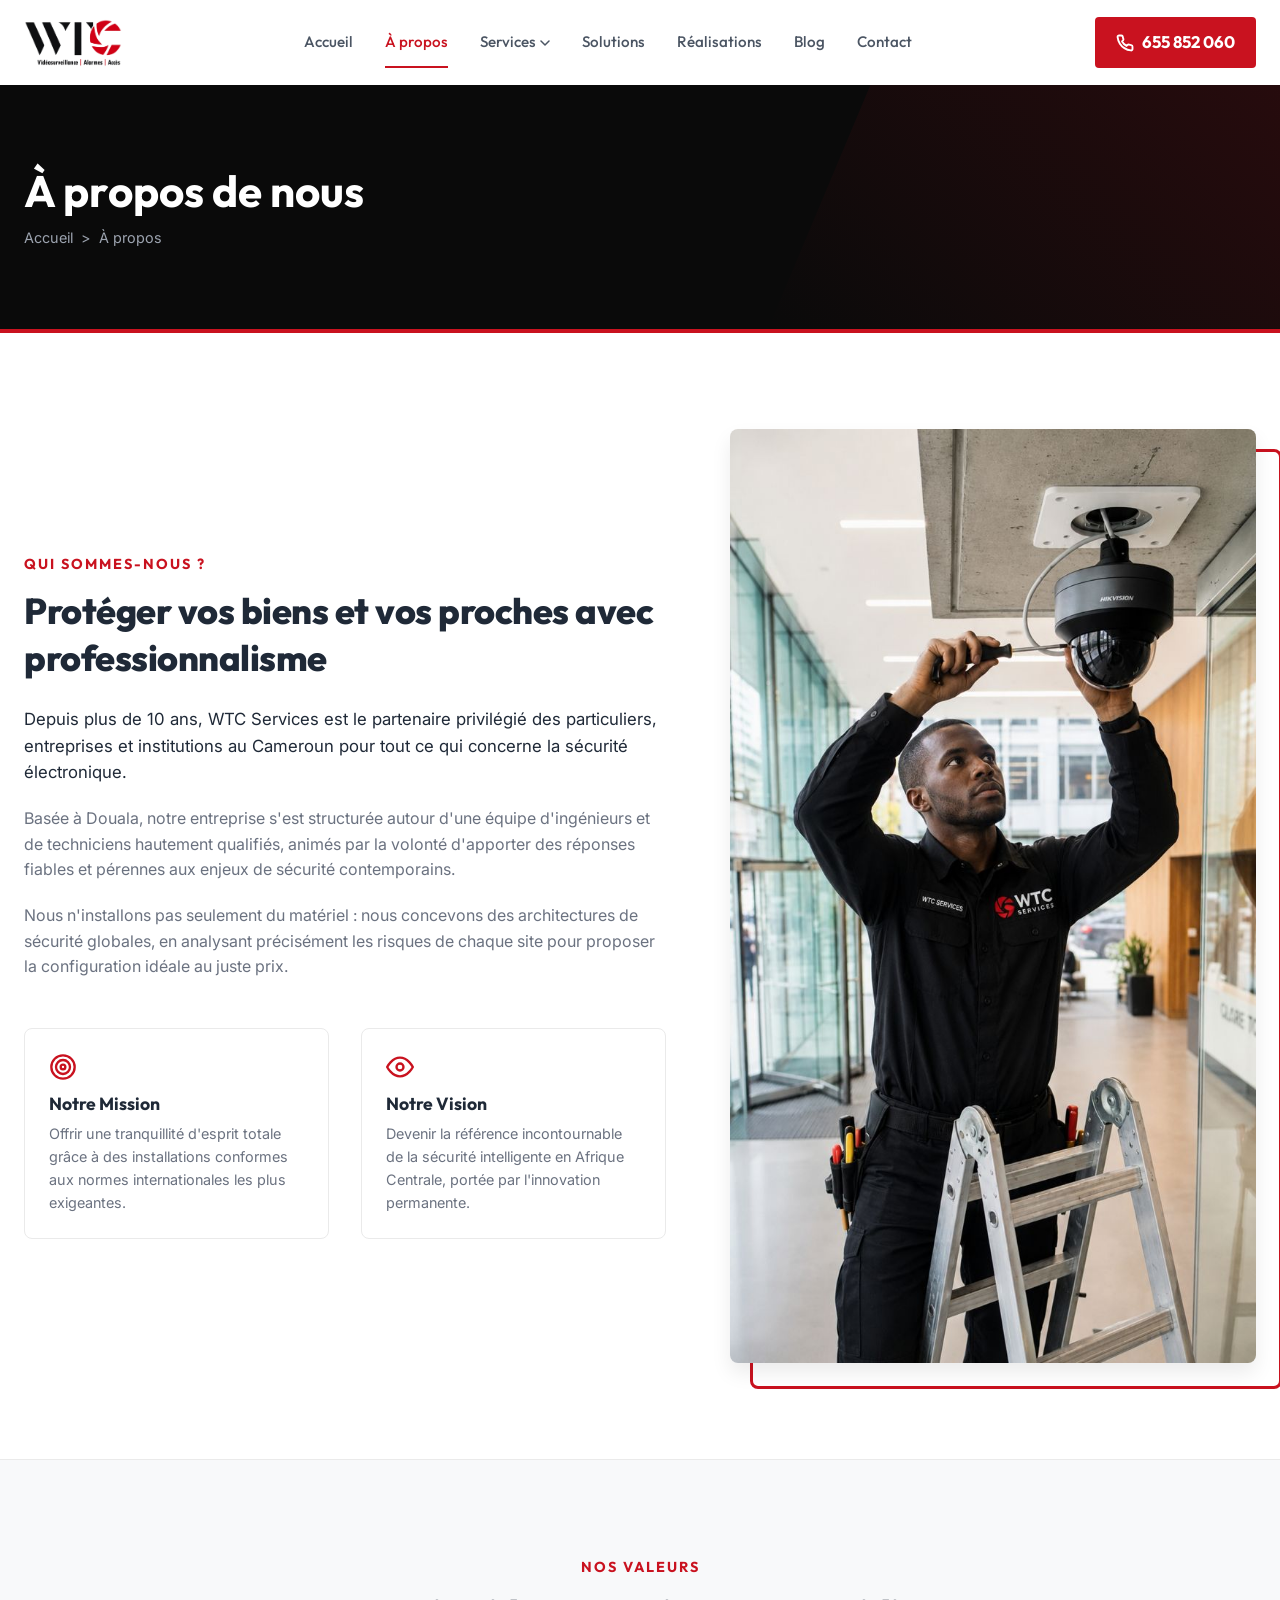
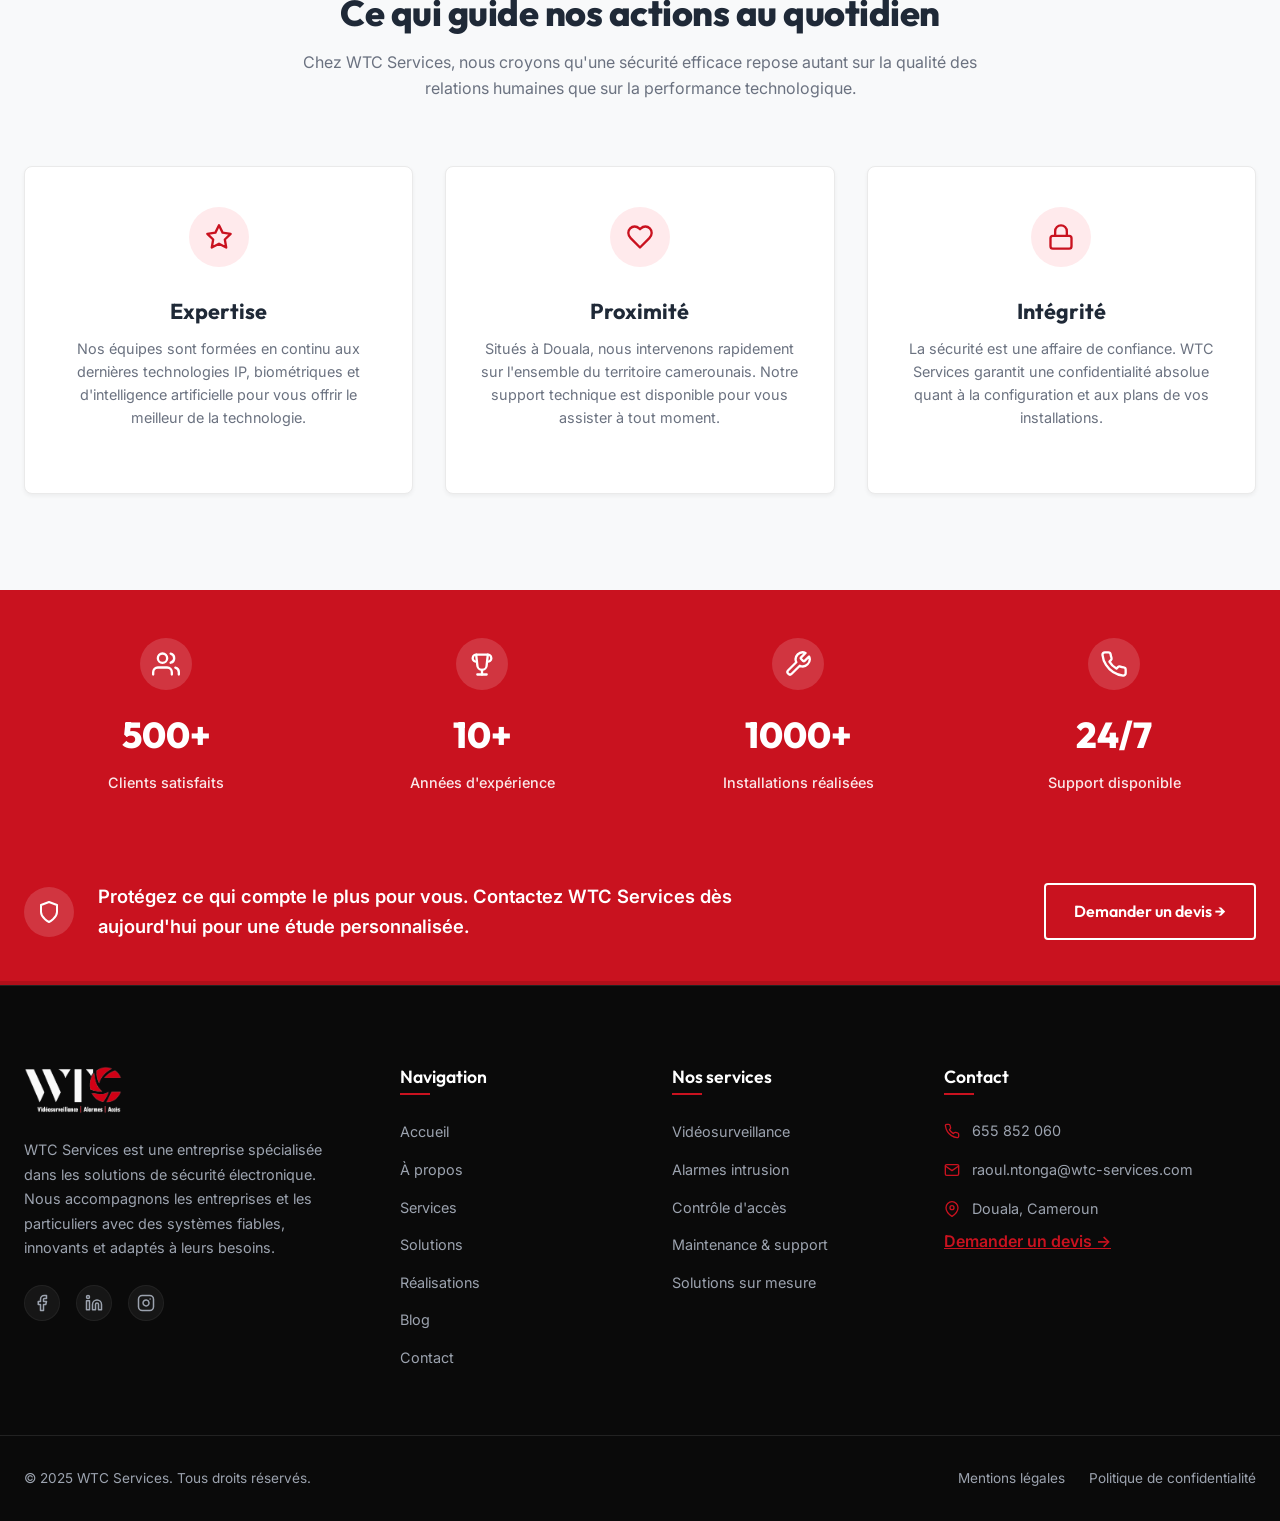
==== commit 5f2bcae3: "mise a jour image1" ====
--- a/a-propos.html
+++ b/a-propos.html
@@ -1,12 +1,15 @@
 <!DOCTYPE html>
 <html lang="fr">
+
 <head>
     <meta charset="UTF-8">
     <meta name="viewport" content="width=device-width, initial-scale=1.0">
     <title>À propos | WTC Services - Leader en sécurité électronique</title>
-    <meta name="description" content="Découvrez WTC Services, votre partenaire de confiance au Cameroun pour la vidéosurveillance, le contrôle d'accès et les systèmes d'alarme.">
+    <meta name="description"
+        content="Découvrez WTC Services, votre partenaire de confiance au Cameroun pour la vidéosurveillance, le contrôle d'accès et les systèmes d'alarme.">
     <link rel="stylesheet" href="css/style.css">
 </head>
+
 <body>
 
     <!-- HEADER / NAVIGATION -->
@@ -17,18 +20,22 @@
                     <img src="assets/images/logo-dark.png" alt="WTC Services Logo" class="logo-img">
                 </a>
             </div>
-            
+
             <button class="menu-toggle" id="menuToggle" aria-label="Menu principal">
                 <span></span>
                 <span></span>
                 <span></span>
             </button>
-            
+
             <nav class="nav-menu" id="navMenu">
                 <a href="index.html" class="nav-link">Accueil</a>
                 <a href="a-propos.html" class="nav-link active">À propos</a>
                 <div class="nav-item-dropdown">
-                    <a href="services.html" class="nav-link dropdown-toggle">Services <svg width="10" height="6" viewBox="0 0 10 6" fill="none" xmlns="http://www.w3.org/2000/svg"><path d="M1 1L5 5L9 1" stroke="currentColor" stroke-width="1.5" stroke-linecap="round" stroke-linejoin="round"/></svg></a>
+                    <a href="services.html" class="nav-link dropdown-toggle">Services <svg width="10" height="6"
+                            viewBox="0 0 10 6" fill="none" xmlns="http://www.w3.org/2000/svg">
+                            <path d="M1 1L5 5L9 1" stroke="currentColor" stroke-width="1.5" stroke-linecap="round"
+                                stroke-linejoin="round" />
+                        </svg></a>
                     <div class="dropdown-menu">
                         <a href="services.html#videosurveillance" class="dropdown-item">Vidéosurveillance</a>
                         <a href="services.html#alarmes" class="dropdown-item">Alarmes intrusion</a>
@@ -41,10 +48,14 @@
                 <a href="blog.html" class="nav-link">Blog</a>
                 <a href="contact.html" class="nav-link">Contact</a>
             </nav>
-            
+
             <div class="header-btn">
                 <a href="tel:655852060" class="btn btn-phone">
-                    <svg width="18" height="18" viewBox="0 0 24 24" fill="none" stroke="currentColor" stroke-width="2.5" stroke-linecap="round" stroke-linejoin="round"><path d="M22 16.92v3a2 2 0 0 1-2.18 2 19.79 19.79 0 0 1-8.63-3.07 19.5 19.5 0 0 1-6-6 19.79 19.79 0 0 1-3.07-8.67A2 2 0 0 1 4.11 2h3a2 2 0 0 1 2 1.72 12.84 12.84 0 0 0 .7 2.81 2 2 0 0 1-.45 2.11L8.09 9.91a16 16 0 0 0 6 6l1.27-1.27a2 2 0 0 1 2.1-.45 12.84 12.84 0 0 0 2.81.7A2 2 0 0 1 22 16.92z"/></svg>
+                    <svg width="18" height="18" viewBox="0 0 24 24" fill="none" stroke="currentColor" stroke-width="2.5"
+                        stroke-linecap="round" stroke-linejoin="round">
+                        <path
+                            d="M22 16.92v3a2 2 0 0 1-2.18 2 19.79 19.79 0 0 1-8.63-3.07 19.5 19.5 0 0 1-6-6 19.79 19.79 0 0 1-3.07-8.67A2 2 0 0 1 4.11 2h3a2 2 0 0 1 2 1.72 12.84 12.84 0 0 0 .7 2.81 2 2 0 0 1-.45 2.11L8.09 9.91a16 16 0 0 0 6 6l1.27-1.27a2 2 0 0 1 2.1-.45 12.84 12.84 0 0 0 2.81.7A2 2 0 0 1 22 16.92z" />
+                    </svg>
                     655 852 060
                 </a>
             </div>
@@ -69,33 +80,54 @@
             <div class="about-grid">
                 <div>
                     <span class="section-tag">Qui sommes-nous ?</span>
-                    <h2 class="section-title" style="font-size: 2.25rem; line-height: 1.3; margin-bottom: 1.5rem;">Protéger vos biens et vos proches avec professionnalisme</h2>
+                    <h2 class="section-title" style="font-size: 2.25rem; line-height: 1.3; margin-bottom: 1.5rem;">
+                        Protéger vos biens et vos proches avec professionnalisme</h2>
                     <p style="font-size: 1.05rem; margin-bottom: 1.25rem; color: var(--text-dark);">
-                        Depuis plus de 10 ans, WTC Services est le partenaire privilégié des particuliers, entreprises et institutions au Cameroun pour tout ce qui concerne la sécurité électronique.
+                        Depuis plus de 10 ans, WTC Services est le partenaire privilégié des particuliers, entreprises
+                        et institutions au Cameroun pour tout ce qui concerne la sécurité électronique.
                     </p>
                     <p style="margin-bottom: 1.25rem; color: var(--text-muted);">
-                        Basée à Douala, notre entreprise s'est structurée autour d'une équipe d'ingénieurs et de techniciens hautement qualifiés, animés par la volonté d'apporter des réponses fiables et pérennes aux enjeux de sécurité contemporains.
+                        Basée à Douala, notre entreprise s'est structurée autour d'une équipe d'ingénieurs et de
+                        techniciens hautement qualifiés, animés par la volonté d'apporter des réponses fiables et
+                        pérennes aux enjeux de sécurité contemporains.
                     </p>
                     <p style="margin-bottom: 2rem; color: var(--text-muted);">
-                        Nous n'installons pas seulement du matériel : nous concevons des architectures de sécurité globales, en analysant précisément les risques de chaque site pour proposer la configuration idéale au juste prix.
+                        Nous n'installons pas seulement du matériel : nous concevons des architectures de sécurité
+                        globales, en analysant précisément les risques de chaque site pour proposer la configuration
+                        idéale au juste prix.
                     </p>
-                    
+
                     <div class="about-features">
                         <div class="about-feat-card">
-                            <span class="about-feat-icon"><svg width="28" height="28" viewBox="0 0 24 24" fill="none" stroke="currentColor" stroke-width="2" stroke-linecap="round" stroke-linejoin="round"><circle cx="12" cy="12" r="10"/><circle cx="12" cy="12" r="6"/><circle cx="12" cy="12" r="2"/></svg></span>
+                            <span class="about-feat-icon"><svg width="28" height="28" viewBox="0 0 24 24" fill="none"
+                                    stroke="currentColor" stroke-width="2" stroke-linecap="round"
+                                    stroke-linejoin="round">
+                                    <circle cx="12" cy="12" r="10" />
+                                    <circle cx="12" cy="12" r="6" />
+                                    <circle cx="12" cy="12" r="2" />
+                                </svg></span>
                             <h4 style="font-size: 1.1rem; margin-bottom: 0.5rem;">Notre Mission</h4>
-                            <p style="font-size: 0.9rem; color: var(--text-muted);">Offrir une tranquillité d'esprit totale grâce à des installations conformes aux normes internationales les plus exigeantes.</p>
+                            <p style="font-size: 0.9rem; color: var(--text-muted);">Offrir une tranquillité d'esprit
+                                totale grâce à des installations conformes aux normes internationales les plus
+                                exigeantes.</p>
                         </div>
                         <div class="about-feat-card">
-                            <span class="about-feat-icon"><svg width="28" height="28" viewBox="0 0 24 24" fill="none" stroke="currentColor" stroke-width="2" stroke-linecap="round" stroke-linejoin="round"><path d="M1 12s4-8 11-8 11 8 11 8-4 8-11 8-11-8-11-8z"/><circle cx="12" cy="12" r="3"/></svg></span>
+                            <span class="about-feat-icon"><svg width="28" height="28" viewBox="0 0 24 24" fill="none"
+                                    stroke="currentColor" stroke-width="2" stroke-linecap="round"
+                                    stroke-linejoin="round">
+                                    <path d="M1 12s4-8 11-8 11 8 11 8-4 8-11 8-11-8-11-8z" />
+                                    <circle cx="12" cy="12" r="3" />
+                                </svg></span>
                             <h4 style="font-size: 1.1rem; margin-bottom: 0.5rem;">Notre Vision</h4>
-                            <p style="font-size: 0.9rem; color: var(--text-muted);">Devenir la référence incontournable de la sécurité intelligente en Afrique Centrale, portée par l'innovation permanente.</p>
+                            <p style="font-size: 0.9rem; color: var(--text-muted);">Devenir la référence incontournable
+                                de la sécurité intelligente en Afrique Centrale, portée par l'innovation permanente.</p>
                         </div>
                     </div>
                 </div>
-                
+
                 <div class="about-image-wrapper">
-                    <img src="assets/images/about_technician.png" alt="Technicien WTC Services installant une caméra" class="about-img" style="width: 100%;">
+                    <img src="assets/images/technicien.jpeg" alt="Technicien WTC Services installant une caméra"
+                        class="about-img" style="width: 100%;">
                 </div>
             </div>
         </div>
@@ -107,24 +139,46 @@
             <div class="section-header">
                 <span class="section-tag">Nos Valeurs</span>
                 <h2 class="section-title">Ce qui guide nos actions au quotidien</h2>
-                <p class="section-desc">Chez WTC Services, nous croyons qu'une sécurité efficace repose autant sur la qualité des relations humaines que sur la performance technologique.</p>
-            </div>
-            
+                <p class="section-desc">Chez WTC Services, nous croyons qu'une sécurité efficace repose autant sur la
+                    qualité des relations humaines que sur la performance technologique.</p>
+            </div>
+
             <div class="services-grid">
                 <div class="service-card" style="text-align: center; align-items: center;">
-                    <div class="service-icon-wrapper" style="border-radius: 50%;"><svg width="28" height="28" viewBox="0 0 24 24" fill="none" stroke="currentColor" stroke-width="2" stroke-linecap="round" stroke-linejoin="round"><polygon points="12 2 15.09 8.26 22 9.27 17 14.14 18.18 21.02 12 17.77 5.82 21.02 7 14.14 2 9.27 8.91 8.26 12 2"/></svg></div>
+                    <div class="service-icon-wrapper" style="border-radius: 50%;"><svg width="28" height="28"
+                            viewBox="0 0 24 24" fill="none" stroke="currentColor" stroke-width="2"
+                            stroke-linecap="round" stroke-linejoin="round">
+                            <polygon
+                                points="12 2 15.09 8.26 22 9.27 17 14.14 18.18 21.02 12 17.77 5.82 21.02 7 14.14 2 9.27 8.91 8.26 12 2" />
+                        </svg></div>
                     <h3 class="service-title" style="margin-top: 0.5rem;">Expertise</h3>
-                    <p class="service-text" style="font-size: 0.9rem;">Nos équipes sont formées en continu aux dernières technologies IP, biométriques et d'intelligence artificielle pour vous offrir le meilleur de la technologie.</p>
+                    <p class="service-text" style="font-size: 0.9rem;">Nos équipes sont formées en continu aux dernières
+                        technologies IP, biométriques et d'intelligence artificielle pour vous offrir le meilleur de la
+                        technologie.</p>
                 </div>
                 <div class="service-card" style="text-align: center; align-items: center;">
-                    <div class="service-icon-wrapper" style="border-radius: 50%;"><svg width="28" height="28" viewBox="0 0 24 24" fill="none" stroke="currentColor" stroke-width="2" stroke-linecap="round" stroke-linejoin="round"><path d="M20.42 4.58a5.4 5.4 0 0 0-7.65 0l-.77.78-.77-.78a5.4 5.4 0 0 0-7.65 0C1.46 6.7 1.33 10.28 4 13l8 8 8-8c2.67-2.72 2.54-6.3.42-8.42z"/></svg></div>
+                    <div class="service-icon-wrapper" style="border-radius: 50%;"><svg width="28" height="28"
+                            viewBox="0 0 24 24" fill="none" stroke="currentColor" stroke-width="2"
+                            stroke-linecap="round" stroke-linejoin="round">
+                            <path
+                                d="M20.42 4.58a5.4 5.4 0 0 0-7.65 0l-.77.78-.77-.78a5.4 5.4 0 0 0-7.65 0C1.46 6.7 1.33 10.28 4 13l8 8 8-8c2.67-2.72 2.54-6.3.42-8.42z" />
+                        </svg></div>
                     <h3 class="service-title" style="margin-top: 0.5rem;">Proximité</h3>
-                    <p class="service-text" style="font-size: 0.9rem;">Situés à Douala, nous intervenons rapidement sur l'ensemble du territoire camerounais. Notre support technique est disponible pour vous assister à tout moment.</p>
+                    <p class="service-text" style="font-size: 0.9rem;">Situés à Douala, nous intervenons rapidement sur
+                        l'ensemble du territoire camerounais. Notre support technique est disponible pour vous assister
+                        à tout moment.</p>
                 </div>
                 <div class="service-card" style="text-align: center; align-items: center;">
-                    <div class="service-icon-wrapper" style="border-radius: 50%;"><svg width="28" height="28" viewBox="0 0 24 24" fill="none" stroke="currentColor" stroke-width="2" stroke-linecap="round" stroke-linejoin="round"><rect x="3" y="11" width="18" height="11" rx="2" ry="2"/><path d="M7 11V7a5 5 0 0 1 10 0v4"/></svg></div>
+                    <div class="service-icon-wrapper" style="border-radius: 50%;"><svg width="28" height="28"
+                            viewBox="0 0 24 24" fill="none" stroke="currentColor" stroke-width="2"
+                            stroke-linecap="round" stroke-linejoin="round">
+                            <rect x="3" y="11" width="18" height="11" rx="2" ry="2" />
+                            <path d="M7 11V7a5 5 0 0 1 10 0v4" />
+                        </svg></div>
                     <h3 class="service-title" style="margin-top: 0.5rem;">Intégrité</h3>
-                    <p class="service-text" style="font-size: 0.9rem;">La sécurité est une affaire de confiance. WTC Services garantit une confidentialité absolue quant à la configuration et aux plans de vos installations.</p>
+                    <p class="service-text" style="font-size: 0.9rem;">La sécurité est une affaire de confiance. WTC
+                        Services garantit une confidentialité absolue quant à la configuration et aux plans de vos
+                        installations.</p>
                 </div>
             </div>
         </div>
@@ -135,22 +189,43 @@
         <div class="container">
             <div class="stats-grid">
                 <div class="stat-item">
-                    <span class="stat-icon"><svg width="28" height="28" viewBox="0 0 24 24" fill="none" stroke="currentColor" stroke-width="2" stroke-linecap="round" stroke-linejoin="round"><path d="M17 21v-2a4 4 0 0 0-4-4H5a4 4 0 0 0-4 4v2"/><circle cx="9" cy="7" r="4"/><path d="M23 21v-2a4 4 0 0 0-3-3.87"/><path d="M16 3.13a4 4 0 0 1 0 7.75"/></svg></span>
+                    <span class="stat-icon"><svg width="28" height="28" viewBox="0 0 24 24" fill="none"
+                            stroke="currentColor" stroke-width="2" stroke-linecap="round" stroke-linejoin="round">
+                            <path d="M17 21v-2a4 4 0 0 0-4-4H5a4 4 0 0 0-4 4v2" />
+                            <circle cx="9" cy="7" r="4" />
+                            <path d="M23 21v-2a4 4 0 0 0-3-3.87" />
+                            <path d="M16 3.13a4 4 0 0 1 0 7.75" />
+                        </svg></span>
                     <span class="stat-number">500+</span>
                     <span class="stat-label">Clients satisfaits</span>
                 </div>
                 <div class="stat-item">
-                    <span class="stat-icon"><svg width="28" height="28" viewBox="0 0 24 24" fill="none" stroke="currentColor" stroke-width="2" stroke-linecap="round" stroke-linejoin="round"><polyline points="8 21 12 21 16 21"/><line x1="12" y1="17" x2="12" y2="21"/><path d="M7 4H17L16 13C16 15.2 14.2 17 12 17C9.8 17 8 15.2 8 13Z"/><path d="M7 4C7 4 4 4 4 7C4 9 6 10 7 10"/><path d="M17 4C17 4 20 4 20 7C20 9 18 10 17 10"/></svg></span>
+                    <span class="stat-icon"><svg width="28" height="28" viewBox="0 0 24 24" fill="none"
+                            stroke="currentColor" stroke-width="2" stroke-linecap="round" stroke-linejoin="round">
+                            <polyline points="8 21 12 21 16 21" />
+                            <line x1="12" y1="17" x2="12" y2="21" />
+                            <path d="M7 4H17L16 13C16 15.2 14.2 17 12 17C9.8 17 8 15.2 8 13Z" />
+                            <path d="M7 4C7 4 4 4 4 7C4 9 6 10 7 10" />
+                            <path d="M17 4C17 4 20 4 20 7C20 9 18 10 17 10" />
+                        </svg></span>
                     <span class="stat-number">10+</span>
                     <span class="stat-label">Années d'expérience</span>
                 </div>
                 <div class="stat-item">
-                    <span class="stat-icon"><svg width="28" height="28" viewBox="0 0 24 24" fill="none" stroke="currentColor" stroke-width="2" stroke-linecap="round" stroke-linejoin="round"><path d="M14.7 6.3a1 1 0 0 0 0 1.4l1.6 1.6a1 1 0 0 0 1.4 0l3.77-3.77a6 6 0 0 1-7.94 7.94l-6.91 6.91a2.12 2.12 0 0 1-3-3l6.91-6.91a6 6 0 0 1 7.94-7.94l-3.76 3.76z"/></svg></span>
+                    <span class="stat-icon"><svg width="28" height="28" viewBox="0 0 24 24" fill="none"
+                            stroke="currentColor" stroke-width="2" stroke-linecap="round" stroke-linejoin="round">
+                            <path
+                                d="M14.7 6.3a1 1 0 0 0 0 1.4l1.6 1.6a1 1 0 0 0 1.4 0l3.77-3.77a6 6 0 0 1-7.94 7.94l-6.91 6.91a2.12 2.12 0 0 1-3-3l6.91-6.91a6 6 0 0 1 7.94-7.94l-3.76 3.76z" />
+                        </svg></span>
                     <span class="stat-number">1000+</span>
                     <span class="stat-label">Installations réalisées</span>
                 </div>
                 <div class="stat-item">
-                    <span class="stat-icon"><svg width="28" height="28" viewBox="0 0 24 24" fill="none" stroke="currentColor" stroke-width="2" stroke-linecap="round" stroke-linejoin="round"><path d="M22 16.92v3a2 2 0 0 1-2.18 2 19.79 19.79 0 0 1-8.63-3.07 19.5 19.5 0 0 1-6-6 19.79 19.79 0 0 1-3.07-8.67A2 2 0 0 1 4.11 2h3a2 2 0 0 1 2 1.72 12.84 12.84 0 0 0 .7 2.81 2 2 0 0 1-.45 2.11L8.09 9.91a16 16 0 0 0 6 6l1.27-1.27a2 2 0 0 1 2.1-.45 12.84 12.84 0 0 0 2.81.7A2 2 0 0 1 22 16.92z"/></svg></span>
+                    <span class="stat-icon"><svg width="28" height="28" viewBox="0 0 24 24" fill="none"
+                            stroke="currentColor" stroke-width="2" stroke-linecap="round" stroke-linejoin="round">
+                            <path
+                                d="M22 16.92v3a2 2 0 0 1-2.18 2 19.79 19.79 0 0 1-8.63-3.07 19.5 19.5 0 0 1-6-6 19.79 19.79 0 0 1-3.07-8.67A2 2 0 0 1 4.11 2h3a2 2 0 0 1 2 1.72 12.84 12.84 0 0 0 .7 2.81 2 2 0 0 1-.45 2.11L8.09 9.91a16 16 0 0 0 6 6l1.27-1.27a2 2 0 0 1 2.1-.45 12.84 12.84 0 0 0 2.81.7A2 2 0 0 1 22 16.92z" />
+                        </svg></span>
                     <span class="stat-number">24/7</span>
                     <span class="stat-label">Support disponible</span>
                 </div>
@@ -163,14 +238,19 @@
         <div class="container cta-container">
             <div class="cta-content">
                 <div class="cta-icon-wrapper">
-                    <svg width="24" height="24" viewBox="0 0 24 24" fill="none" stroke="currentColor" stroke-width="2" stroke-linecap="round" stroke-linejoin="round"><path d="M12 22s8-4 8-10V5l-8-3-8 3v7c0 6 8 10 8 10z"/></svg>
+                    <svg width="24" height="24" viewBox="0 0 24 24" fill="none" stroke="currentColor" stroke-width="2"
+                        stroke-linecap="round" stroke-linejoin="round">
+                        <path d="M12 22s8-4 8-10V5l-8-3-8 3v7c0 6 8 10 8 10z" />
+                    </svg>
                 </div>
                 <div class="cta-text">
-                    Protégez ce qui compte le plus pour vous. Contactez WTC Services dès aujourd'hui pour une étude personnalisée.
+                    Protégez ce qui compte le plus pour vous. Contactez WTC Services dès aujourd'hui pour une étude
+                    personnalisée.
                 </div>
             </div>
             <div>
-                <a href="#" class="btn btn-secondary devis-modal-trigger" style="white-space: nowrap; border-color: var(--light); color: var(--light);">
+                <a href="#" class="btn btn-secondary devis-modal-trigger"
+                    style="white-space: nowrap; border-color: var(--light); color: var(--light);">
                     Demander un devis &rarr;
                 </a>
             </div>
@@ -182,20 +262,35 @@
         <div class="container footer-grid">
             <div class="footer-col-about">
                 <img src="assets/images/logo-light.png" alt="WTC Services Logo" class="logo-img">
-                <p class="footer-about-text">WTC Services est une entreprise spécialisée dans les solutions de sécurité électronique. Nous accompagnons les entreprises et les particuliers avec des systèmes fiables, innovants et adaptés à leurs besoins.</p>
+                <p class="footer-about-text">WTC Services est une entreprise spécialisée dans les solutions de sécurité
+                    électronique. Nous accompagnons les entreprises et les particuliers avec des systèmes fiables,
+                    innovants et adaptés à leurs besoins.</p>
                 <div class="social-links">
                     <a href="https://facebook.com" class="social-link" target="_blank" aria-label="Facebook">
-                        <svg width="18" height="18" viewBox="0 0 24 24" fill="none" stroke="currentColor" stroke-width="2" stroke-linecap="round" stroke-linejoin="round"><path d="M18 2h-3a5 5 0 0 0-5 5v3H7v4h3v8h4v-8h3l1-4h-4V7a1 1 0 0 1 1-1h3z"/></svg>
+                        <svg width="18" height="18" viewBox="0 0 24 24" fill="none" stroke="currentColor"
+                            stroke-width="2" stroke-linecap="round" stroke-linejoin="round">
+                            <path d="M18 2h-3a5 5 0 0 0-5 5v3H7v4h3v8h4v-8h3l1-4h-4V7a1 1 0 0 1 1-1h3z" />
+                        </svg>
                     </a>
                     <a href="https://linkedin.com" class="social-link" target="_blank" aria-label="LinkedIn">
-                        <svg width="18" height="18" viewBox="0 0 24 24" fill="none" stroke="currentColor" stroke-width="2" stroke-linecap="round" stroke-linejoin="round"><path d="M16 8a6 6 0 0 1 6 6v7h-4v-7a2 2 0 0 0-2-2 2 2 0 0 0-2 2v7h-4v-7a6 6 0 0 1 6-6z"/><rect x="2" y="9" width="4" height="12"/><circle cx="4" cy="4" r="2"/></svg>
+                        <svg width="18" height="18" viewBox="0 0 24 24" fill="none" stroke="currentColor"
+                            stroke-width="2" stroke-linecap="round" stroke-linejoin="round">
+                            <path d="M16 8a6 6 0 0 1 6 6v7h-4v-7a2 2 0 0 0-2-2 2 2 0 0 0-2 2v7h-4v-7a6 6 0 0 1 6-6z" />
+                            <rect x="2" y="9" width="4" height="12" />
+                            <circle cx="4" cy="4" r="2" />
+                        </svg>
                     </a>
                     <a href="https://instagram.com" class="social-link" target="_blank" aria-label="Instagram">
-                        <svg width="18" height="18" viewBox="0 0 24 24" fill="none" stroke="currentColor" stroke-width="2" stroke-linecap="round" stroke-linejoin="round"><rect x="2" y="2" width="20" height="20" rx="5" ry="5"/><path d="M16 11.37A4 4 0 1 1 12.63 8 4 4 0 0 1 16 11.37z"/><line x1="17.5" y1="6.5" x2="17.51" y2="6.5"/></svg>
+                        <svg width="18" height="18" viewBox="0 0 24 24" fill="none" stroke="currentColor"
+                            stroke-width="2" stroke-linecap="round" stroke-linejoin="round">
+                            <rect x="2" y="2" width="20" height="20" rx="5" ry="5" />
+                            <path d="M16 11.37A4 4 0 1 1 12.63 8 4 4 0 0 1 16 11.37z" />
+                            <line x1="17.5" y1="6.5" x2="17.51" y2="6.5" />
+                        </svg>
                     </a>
                 </div>
             </div>
-            
+
             <div>
                 <h4 class="footer-title">Navigation</h4>
                 <ul class="footer-links">
@@ -208,7 +303,7 @@
                     <li><a href="contact.html" class="footer-link">Contact</a></li>
                 </ul>
             </div>
-            
+
             <div>
                 <h4 class="footer-title">Nos services</h4>
                 <ul class="footer-links">
@@ -219,27 +314,39 @@
                     <li><a href="solutions.html" class="footer-link">Solutions sur mesure</a></li>
                 </ul>
             </div>
-            
+
             <div class="footer-col-contact">
                 <h4 class="footer-title">Contact</h4>
                 <ul class="contact-info-list">
                     <li class="contact-info-item">
-                        <svg class="contact-info-icon" width="16" height="16" viewBox="0 0 24 24" fill="none" stroke="currentColor" stroke-width="2" stroke-linecap="round" stroke-linejoin="round"><path d="M22 16.92v3a2 2 0 0 1-2.18 2 19.79 19.79 0 0 1-8.63-3.07 19.5 19.5 0 0 1-6-6 19.79 19.79 0 0 1-3.07-8.67A2 2 0 0 1 4.11 2h3a2 2 0 0 1 2 1.72 12.84 12.84 0 0 0 .7 2.81 2 2 0 0 1-.45 2.11L8.09 9.91a16 16 0 0 0 6 6l1.27-1.27a2 2 0 0 1 2.1-.45 12.84 12.84 0 0 0 2.81.7A2 2 0 0 1 22 16.92z"/></svg>
+                        <svg class="contact-info-icon" width="16" height="16" viewBox="0 0 24 24" fill="none"
+                            stroke="currentColor" stroke-width="2" stroke-linecap="round" stroke-linejoin="round">
+                            <path
+                                d="M22 16.92v3a2 2 0 0 1-2.18 2 19.79 19.79 0 0 1-8.63-3.07 19.5 19.5 0 0 1-6-6 19.79 19.79 0 0 1-3.07-8.67A2 2 0 0 1 4.11 2h3a2 2 0 0 1 2 1.72 12.84 12.84 0 0 0 .7 2.81 2 2 0 0 1-.45 2.11L8.09 9.91a16 16 0 0 0 6 6l1.27-1.27a2 2 0 0 1 2.1-.45 12.84 12.84 0 0 0 2.81.7A2 2 0 0 1 22 16.92z" />
+                        </svg>
                         <span>655 852 060</span>
                     </li>
                     <li class="contact-info-item">
-                        <svg class="contact-info-icon" width="16" height="16" viewBox="0 0 24 24" fill="none" stroke="currentColor" stroke-width="2" stroke-linecap="round" stroke-linejoin="round"><path d="M4 4h16c1.1 0 2 .9 2 2v12c0 1.1-.9 2-2 2H4c-1.1 0-2-.9-2-2V6c0-1.1.9-2 2-2z"/><polyline points="22,6 12,13 2,6"/></svg>
+                        <svg class="contact-info-icon" width="16" height="16" viewBox="0 0 24 24" fill="none"
+                            stroke="currentColor" stroke-width="2" stroke-linecap="round" stroke-linejoin="round">
+                            <path d="M4 4h16c1.1 0 2 .9 2 2v12c0 1.1-.9 2-2 2H4c-1.1 0-2-.9-2-2V6c0-1.1.9-2 2-2z" />
+                            <polyline points="22,6 12,13 2,6" />
+                        </svg>
                         <span>raoul.ntonga@wtc-services.com</span>
                     </li>
                     <li class="contact-info-item">
-                        <svg class="contact-info-icon" width="16" height="16" viewBox="0 0 24 24" fill="none" stroke="currentColor" stroke-width="2" stroke-linecap="round" stroke-linejoin="round"><path d="M21 10c0 7-9 13-9 13s-9-6-9-13a9 9 0 0 1 18 0z"/><circle cx="12" cy="10" r="3"/></svg>
+                        <svg class="contact-info-icon" width="16" height="16" viewBox="0 0 24 24" fill="none"
+                            stroke="currentColor" stroke-width="2" stroke-linecap="round" stroke-linejoin="round">
+                            <path d="M21 10c0 7-9 13-9 13s-9-6-9-13a9 9 0 0 1 18 0z" />
+                            <circle cx="12" cy="10" r="3" />
+                        </svg>
                         <span>Douala, Cameroun</span>
                     </li>
                 </ul>
                 <a href="#" class="footer-devis-link devis-modal-trigger">Demander un devis &rarr;</a>
             </div>
         </div>
-        
+
         <div class="container footer-bottom">
             <div>
                 &copy; 2025 WTC Services. Tous droits réservés.
@@ -257,7 +364,7 @@
             <button class="modal-close" id="modalClose" aria-label="Fermer la boîte de dialogue">&times;</button>
             <h3 class="modal-title">Demande de devis</h3>
             <p class="modal-desc">Obtenez une étude personnalisée et gratuite pour la sécurisation de vos locaux.</p>
-            
+
             <form id="devisForm">
                 <div class="form-row">
                     <div class="form-group">
@@ -269,18 +376,19 @@
                         <input class="form-control" type="text" id="devisEntreprise" placeholder="Ex: WTC SARL">
                     </div>
                 </div>
-                
+
                 <div class="form-row">
                     <div class="form-group">
                         <label class="form-label" for="devisEmail">Email *</label>
-                        <input class="form-control" type="email" id="devisEmail" required placeholder="Ex: jean.dupont@mail.com">
+                        <input class="form-control" type="email" id="devisEmail" required
+                            placeholder="Ex: jean.dupont@mail.com">
                     </div>
                     <div class="form-group">
                         <label class="form-label" for="devisTel">Téléphone *</label>
                         <input class="form-control" type="tel" id="devisTel" required placeholder="Ex: 655 852 060">
                     </div>
                 </div>
-                
+
                 <div class="form-group">
                     <label class="form-label" for="devisService">Service principal souhaité *</label>
                     <select class="form-control" id="devisService" required>
@@ -292,13 +400,15 @@
                         <option value="complet">Solution complète de sécurité</option>
                     </select>
                 </div>
-                
+
                 <div class="form-group">
                     <label class="form-label" for="devisMsg">Description du projet (besoins, type de local...) *</label>
-                    <textarea class="form-control" id="devisMsg" rows="4" required placeholder="Décrivez votre besoin en quelques lignes..."></textarea>
-                </div>
-                
-                <button type="submit" class="btn btn-primary" style="width: 100%; margin-top: 1rem;">Envoyer la demande de devis</button>
+                    <textarea class="form-control" id="devisMsg" rows="4" required
+                        placeholder="Décrivez votre besoin en quelques lignes..."></textarea>
+                </div>
+
+                <button type="submit" class="btn btn-primary" style="width: 100%; margin-top: 1rem;">Envoyer la demande
+                    de devis</button>
             </form>
         </div>
     </div>
@@ -306,4 +416,5 @@
     <!-- MAIN JS -->
     <script src="js/main.js"></script>
 </body>
-</html>
+
+</html>
--- a/css/style.css
+++ b/css/style.css
@@ -1328,6 +1328,8 @@
 }
 
 /* --- RESPONSIVE STYLES --- */
+
+/* ===== TABLET LANDSCAPE (max-width: 1024px) ===== */
 @media (max-width: 1024px) {
     .hero-title {
         font-size: 2.75rem;
@@ -1339,8 +1341,16 @@
     }
     
     .hero-products {
-        height: 380px;
+        height: 350px;
         order: -1;
+    }
+    
+    .section {
+        padding: 4.5rem 0;
+    }
+    
+    .section-title {
+        font-size: 2rem;
     }
     
     .footer-grid {
@@ -1351,9 +1361,33 @@
     .footer-col-contact {
         grid-column: span 3;
     }
-}
-
+    
+    .about-grid {
+        gap: 3rem;
+    }
+    
+    .blog-grid {
+        grid-template-columns: repeat(auto-fill, minmax(280px, 1fr));
+        gap: 2rem;
+    }
+    
+    .portfolio-grid {
+        grid-template-columns: repeat(auto-fill, minmax(280px, 1fr));
+        gap: 1.5rem;
+    }
+    
+    .blog-single-title {
+        font-size: 2.5rem;
+    }
+    
+    .contact-grid {
+        gap: 3rem;
+    }
+}
+
+/* ===== TABLET PORTRAIT (max-width: 768px) ===== */
 @media (max-width: 768px) {
+    /* --- Navigation --- */
     .nav-menu {
         position: fixed;
         top: 85px;
@@ -1411,8 +1445,18 @@
         display: none;
     }
     
+    /* --- Hero Section --- */
+    .hero {
+        min-height: auto;
+        padding: 3rem 0;
+    }
+    
     .hero-title {
         font-size: 2.25rem;
+    }
+    
+    .hero-desc {
+        font-size: 1rem;
     }
     
     .hero-buttons {
@@ -1425,11 +1469,40 @@
         gap: 1rem;
     }
     
+    .hero-products {
+        height: 300px;
+    }
+    
+    /* --- Sections --- */
+    .section {
+        padding: 3.5rem 0;
+    }
+    
+    .section-header {
+        margin-bottom: 2.5rem;
+    }
+    
+    .section-title {
+        font-size: 1.75rem;
+    }
+    
+    /* --- Services Grid --- */
+    .services-grid {
+        grid-template-columns: 1fr 1fr;
+        gap: 1.5rem;
+    }
+    
+    /* --- Stats Section --- */
     .stats-grid {
         grid-template-columns: repeat(2, 1fr);
         gap: 1.5rem;
     }
     
+    .stat-number {
+        font-size: 1.75rem;
+    }
+    
+    /* --- CTA Banner --- */
     .cta-container {
         flex-direction: column;
         text-align: center;
@@ -1439,6 +1512,11 @@
         flex-direction: column;
     }
     
+    .cta-text {
+        font-size: 1rem;
+    }
+    
+    /* --- Footer --- */
     .footer-grid {
         grid-template-columns: 1fr;
         gap: 2.5rem;
@@ -1454,168 +1532,455 @@
         text-align: center;
     }
     
-    .about-grid, .contact-grid {
+    /* --- Page Hero --- */
+    .page-hero {
+        padding: 3.5rem 0;
+    }
+    
+    .page-title {
+        font-size: 2rem;
+    }
+    
+    /* --- About Page --- */
+    .about-grid {
         grid-template-columns: 1fr;
-        gap: 3rem;
-    }
-    
+        gap: 2.5rem;
+    }
+    
+    .about-features {
+        grid-template-columns: 1fr 1fr;
+        gap: 1.5rem;
+    }
+    
+    .about-image-wrapper::after {
+        top: 10px;
+        left: 10px;
+    }
+    
+    /* --- Contact Page --- */
+    .contact-grid {
+        grid-template-columns: 1fr;
+        gap: 2.5rem;
+    }
+    
+    .contact-card-info {
+        padding: 2rem 1.5rem;
+    }
+    
+    .contact-form-wrapper {
+        padding: 2rem 1.5rem;
+    }
+    
+    .map-placeholder {
+        margin-top: 3rem;
+    }
+    
+    /* --- Blog --- */
+    .blog-grid {
+        grid-template-columns: 1fr;
+        gap: 2rem;
+    }
+    
+    .blog-single-title {
+        font-size: 2rem;
+    }
+    
+    .blog-single-content {
+        font-size: 1rem;
+    }
+    
+    /* --- Portfolio --- */
+    .portfolio-grid {
+        grid-template-columns: 1fr 1fr;
+        gap: 1.5rem;
+    }
+    
+    /* --- Filter Tabs --- */
+    .filter-tabs {
+        flex-wrap: wrap;
+        gap: 0.5rem;
+    }
+    
+    .filter-tab {
+        padding: 0.5rem 1rem;
+        font-size: 0.85rem;
+    }
+    
+    /* --- Form --- */
     .form-row {
         grid-template-columns: 1fr;
         gap: 1.25rem;
     }
     
+    /* --- Modal --- */
     .modal-content {
         padding: 2rem 1.5rem;
-    }
-}
-
-@media (max-width: 480px) {
+        margin: 0 1rem;
+    }
+    
+    .modal-title {
+        font-size: 1.5rem;
+    }
+    
+    /* --- Clients Section --- */
+    .clients-section {
+        padding: 3.5rem 0;
+    }
+}
+
+/* ===== SMALL MOBILE (max-width: 576px) ===== */
+@media (max-width: 576px) {
+    /* --- Container --- */
+    .container {
+        padding: 0 1rem;
+    }
+    
+    /* --- Logo --- */
+    .logo-svg, .logo-img {
+        height: 40px;
+    }
+    
+    .nav-container {
+        height: 70px;
+    }
+    
+    .nav-menu {
+        top: 70px;
+        height: calc(100vh - 70px);
+        padding: 2rem 1.5rem;
+    }
+    
+    /* --- Hero --- */
+    .hero {
+        padding: 2.5rem 0;
+    }
+    
+    .hero-title {
+        font-size: 1.85rem;
+        letter-spacing: -0.5px;
+    }
+    
+    .hero-tag {
+        font-size: 0.8rem;
+    }
+    
+    .hero-desc {
+        font-size: 0.95rem;
+        margin-bottom: 2rem;
+    }
+    
+    .hero-buttons {
+        margin-bottom: 2.5rem;
+    }
+    
+    .hero-products {
+        height: 250px;
+    }
+    
+    .btn {
+        padding: 0.75rem 1.25rem;
+        font-size: 0.9rem;
+    }
+    
+    /* --- Sections --- */
+    .section {
+        padding: 3rem 0;
+    }
+    
+    .section-title {
+        font-size: 1.5rem;
+    }
+    
+    .section-desc {
+        font-size: 0.9rem;
+    }
+    
+    .section-header {
+        margin-bottom: 2rem;
+    }
+    
+    /* --- Services Grid --- */
+    .services-grid {
+        grid-template-columns: 1fr;
+        gap: 1.25rem;
+    }
+    
+    .service-card {
+        padding: 2rem 1.5rem;
+    }
+    
+    /* --- Stats --- */
+    .stats-grid {
+        grid-template-columns: 1fr 1fr;
+        gap: 1rem;
+    }
+    
+    .stat-number {
+        font-size: 1.5rem;
+    }
+    
+    .stat-label {
+        font-size: 0.8rem;
+    }
+    
+    .stat-icon {
+        width: 44px;
+        height: 44px;
+    }
+    
+    /* --- Clients Section --- */
+    .clients-section {
+        padding: 3rem 0;
+    }
+    
+    .logo-item {
+        font-size: 1rem;
+        padding: 0.75rem;
+    }
+    
+    .logo-item.bold {
+        font-size: 1.15rem;
+    }
+    
+    .logos-track {
+        gap: 2.5rem;
+    }
+    
+    /* --- CTA --- */
+    .cta-banner {
+        padding: 2rem 0;
+    }
+    
+    .cta-text {
+        font-size: 0.95rem;
+    }
+    
+    .cta-icon-wrapper {
+        width: 42px;
+        height: 42px;
+    }
+    
+    /* --- Footer --- */
+    footer {
+        padding: 3rem 0 1.5rem;
+    }
+    
+    .footer-grid {
+        gap: 2rem;
+    }
+    
+    .footer-col-about .logo-svg,
+    .footer-col-about .logo-img {
+        height: 38px;
+    }
+    
+    .footer-title {
+        font-size: 1rem;
+    }
+    
+    /* --- Page Hero --- */
+    .page-hero {
+        padding: 2.5rem 0;
+    }
+    
+    .page-title {
+        font-size: 1.75rem;
+    }
+    
+    .breadcrumbs {
+        font-size: 0.8rem;
+    }
+    
+    /* --- About Page --- */
+    .about-features {
+        grid-template-columns: 1fr;
+        gap: 1.25rem;
+    }
+    
+    .about-feat-card {
+        padding: 1.25rem;
+    }
+    
+    .about-image-wrapper::after {
+        display: none;
+    }
+    
+    /* --- Contact Page --- */
+    .contact-card-info {
+        padding: 1.5rem 1.25rem;
+    }
+    
+    .contact-form-wrapper {
+        padding: 1.5rem 1.25rem;
+    }
+    
+    .map-placeholder {
+        margin-top: 2.5rem;
+        min-height: auto;
+        padding: 1.5rem 1rem;
+    }
+    
+    .office-cards-container {
+        grid-template-columns: 1fr;
+        gap: 1.25rem;
+    }
+    
+    .office-card {
+        min-height: auto;
+        padding: 1.5rem 1.25rem;
+    }
+    
+    /* --- Portfolio --- */
+    .portfolio-grid {
+        grid-template-columns: 1fr;
+        gap: 1.5rem;
+    }
+    
+    .portfolio-img-wrapper {
+        height: 200px;
+    }
+    
+    /* --- Blog --- */
+    .blog-img-wrapper {
+        height: 180px;
+    }
+    
+    .blog-content {
+        padding: 1.5rem;
+    }
+    
+    .blog-title {
+        font-size: 1.15rem;
+    }
+    
+    .blog-single-title {
+        font-size: 1.6rem;
+    }
+    
+    .blog-single-meta {
+        flex-wrap: wrap;
+        gap: 0.75rem;
+        font-size: 0.85rem;
+    }
+    
+    .blog-single-content {
+        font-size: 0.95rem;
+        line-height: 1.7;
+    }
+    
+    .blog-single-content h2 {
+        font-size: 1.35rem;
+    }
+    
+    /* --- Modal --- */
+    .modal-content {
+        padding: 1.75rem 1.25rem;
+        margin: 0 0.75rem;
+        max-height: 85vh;
+    }
+    
+    .modal-title {
+        font-size: 1.35rem;
+    }
+    
+    .modal-desc {
+        font-size: 0.9rem;
+        margin-bottom: 1.5rem;
+    }
+    
+    /* --- Transmission Modal --- */
+    .transmission-card {
+        padding: 2rem 1.5rem;
+        width: 92%;
+    }
+    
+    .transmission-title {
+        font-size: 1.5rem;
+    }
+    
+    .transmission-desc {
+        font-size: 0.85rem;
+    }
+    
+    .transmission-btn {
+        font-size: 0.9rem;
+        padding: 0.85rem;
+    }
+    
+    .transmission-icon {
+        width: 50px;
+        height: 50px;
+        font-size: 1.5rem;
+    }
+}
+
+/* ===== EXTRA SMALL MOBILE (max-width: 400px) ===== */
+@media (max-width: 400px) {
+    .container {
+        padding: 0 0.75rem;
+    }
+    
+    .hero-title {
+        font-size: 1.6rem;
+    }
+    
+    .hero-products {
+        height: 200px;
+    }
+    
+    .section-title {
+        font-size: 1.35rem;
+    }
+    
     .stats-grid {
         grid-template-columns: 1fr;
-    }
-}
-
-/* --- TRANSMISSION MODAL FOR EMAIL/WHATSAPP --- */
-.transmission-modal-overlay {
-    position: fixed;
-    top: 0;
-    left: 0;
-    width: 100%;
-    height: 100%;
-    background-color: rgba(0, 0, 0, 0.6);
-    backdrop-filter: blur(8px);
-    z-index: 2000; /* Ensure it is above everything else including normal modals */
-    display: flex;
-    justify-content: center;
-    align-items: center;
-    opacity: 0;
-    visibility: hidden;
-    transition: opacity 0.3s ease, visibility 0.3s ease;
-}
-
-.transmission-modal-overlay.active {
-    opacity: 1;
-    visibility: visible;
-}
-
-.transmission-card {
-    background-color: var(--light, #ffffff);
-    border-radius: var(--radius-lg, 16px);
-    box-shadow: var(--shadow-lg, 0 20px 40px rgba(0,0,0,0.15));
-    width: 90%;
-    max-width: 500px;
-    padding: 3rem 2.5rem;
-    position: relative;
-    text-align: center;
-    transform: translateY(20px);
-    transition: transform 0.3s ease;
-}
-
-.transmission-modal-overlay.active .transmission-card {
-    transform: translateY(0);
-}
-
-.transmission-close {
-    position: absolute;
-    top: 1.5rem;
-    right: 1.5rem;
-    background: none;
-    border: none;
-    font-size: 2rem;
-    line-height: 1;
-    cursor: pointer;
-    color: var(--text-muted, #6b7280);
-    transition: var(--transition, all 0.3s);
-}
-
-.transmission-close:hover {
-    color: var(--primary, #c9121f);
-}
-
-.transmission-icon {
-    width: 60px;
-    height: 60px;
-    background-color: #d1fae5;
-    color: #059669;
-    border-radius: 50%;
-    display: flex;
-    align-items: center;
-    justify-content: center;
-    font-size: 2rem;
-    font-weight: bold;
-    margin: 0 auto 1.5rem;
-}
-
-.transmission-title {
-    font-family: var(--font-heading, 'Outfit', sans-serif);
-    font-size: 1.75rem;
-    font-weight: 800;
-    margin-bottom: 0.75rem;
-    color: var(--text-dark, #1f2937);
-}
-
-.transmission-desc {
-    font-size: 0.95rem;
-    color: var(--text-muted, #6b7280);
-    margin-bottom: 2rem;
-    line-height: 1.5;
-}
-
-.transmission-actions {
-    display: flex;
-    flex-direction: column;
-    gap: 1rem;
-    margin-bottom: 1.5rem;
-}
-
-.transmission-btn {
-    display: flex;
-    align-items: center;
-    justify-content: center;
-    gap: 0.75rem;
-    padding: 1rem;
-    border-radius: var(--radius-md, 8px);
-    font-family: var(--font-heading, 'Outfit', sans-serif);
-    font-weight: 700;
-    font-size: 1rem;
-    text-decoration: none;
-    transition: var(--transition, all 0.3s);
-    cursor: pointer;
-}
-
-.btn-whatsapp {
-    background-color: #25d366;
-    color: #ffffff;
-}
-
-.btn-whatsapp:hover {
-    background-color: #128c7e;
-    transform: translateY(-2px);
-    box-shadow: 0 5px 15px rgba(37, 211, 102, 0.3);
-}
-
-.btn-email {
-    background-color: var(--primary, #c9121f);
-    color: #ffffff;
-}
-
-.btn-email:hover {
-    background-color: var(--primary-hover, #b00f1a);
-    transform: translateY(-2px);
-    box-shadow: 0 5px 15px rgba(201, 18, 31, 0.3);
-}
-
-.transmission-note {
-    font-size: 0.8rem;
-    color: var(--text-muted, #9ca3af);
-    line-height: 1.4;
-}
-
-@media (max-width: 576px) {
-    .transmission-card {
-        padding: 2rem 1.5rem;
-    }
-    .transmission-title {
+        gap: 1rem;
+    }
+    
+    .stat-item {
+        flex-direction: row;
+        justify-content: flex-start;
+        gap: 1rem;
+        text-align: left;
+    }
+    
+    .stat-icon {
+        margin-bottom: 0;
+    }
+    
+    .page-title {
         font-size: 1.5rem;
     }
-}
+    
+    .blog-single-title {
+        font-size: 1.4rem;
+    }
+    
+    .service-card {
+        padding: 1.5rem 1.25rem;
+    }
+    
+    .filter-tabs {
+        gap: 0.4rem;
+    }
+    
+    .filter-tab {
+        padding: 0.4rem 0.8rem;
+        font-size: 0.8rem;
+    }
+    
+    .footer-bottom-links {
+        flex-direction: column;
+        gap: 0.5rem;
+    }
+    
+    .highlight-text {
+        font-size: 0.8rem;
+    }
+    
+    .highlight-icon-wrapper {
+        width: 35px;
+        height: 35px;
+    }
+}
+
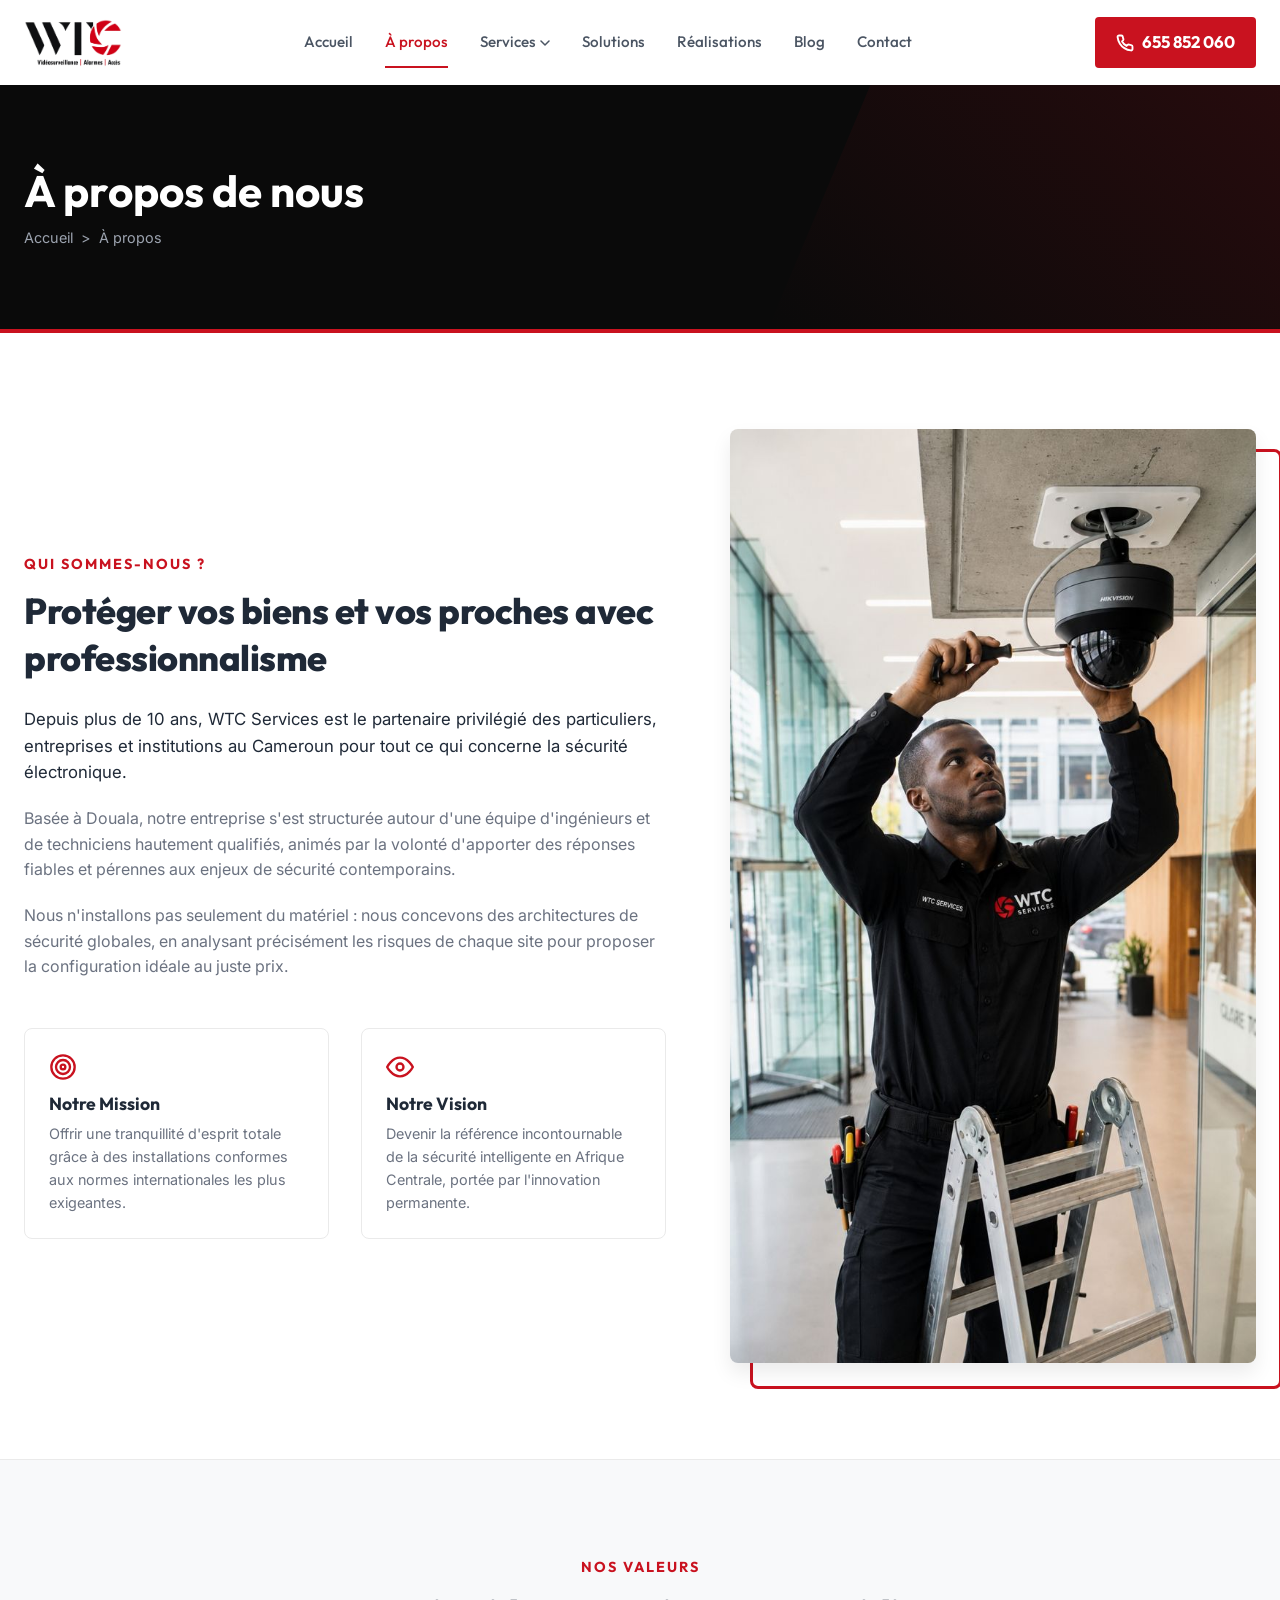
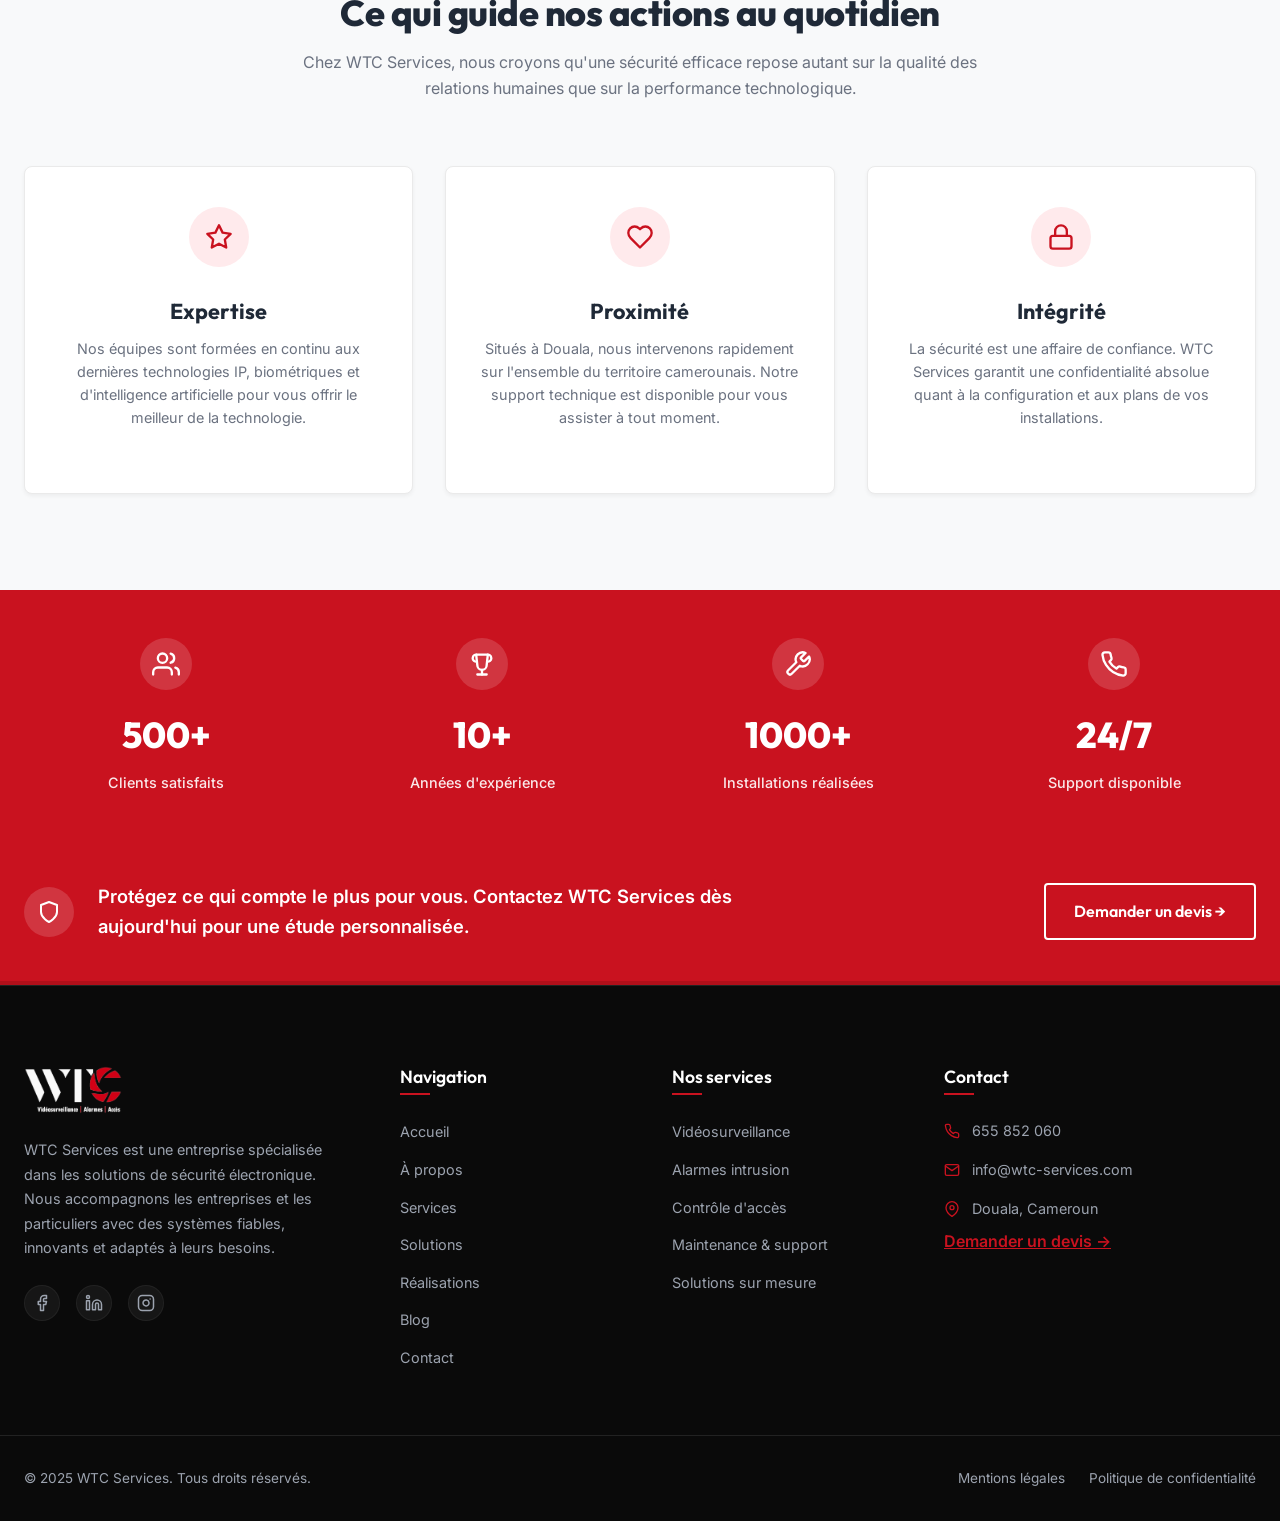
==== commit 48d42c0f: "mise a jour im2" ====
--- a/a-propos.html
+++ b/a-propos.html
@@ -332,7 +332,7 @@
                             <path d="M4 4h16c1.1 0 2 .9 2 2v12c0 1.1-.9 2-2 2H4c-1.1 0-2-.9-2-2V6c0-1.1.9-2 2-2z" />
                             <polyline points="22,6 12,13 2,6" />
                         </svg>
-                        <span>raoul.ntonga@wtc-services.com</span>
+                        <span>info@wtc-services.com</span>
                     </li>
                     <li class="contact-info-item">
                         <svg class="contact-info-icon" width="16" height="16" viewBox="0 0 24 24" fill="none"
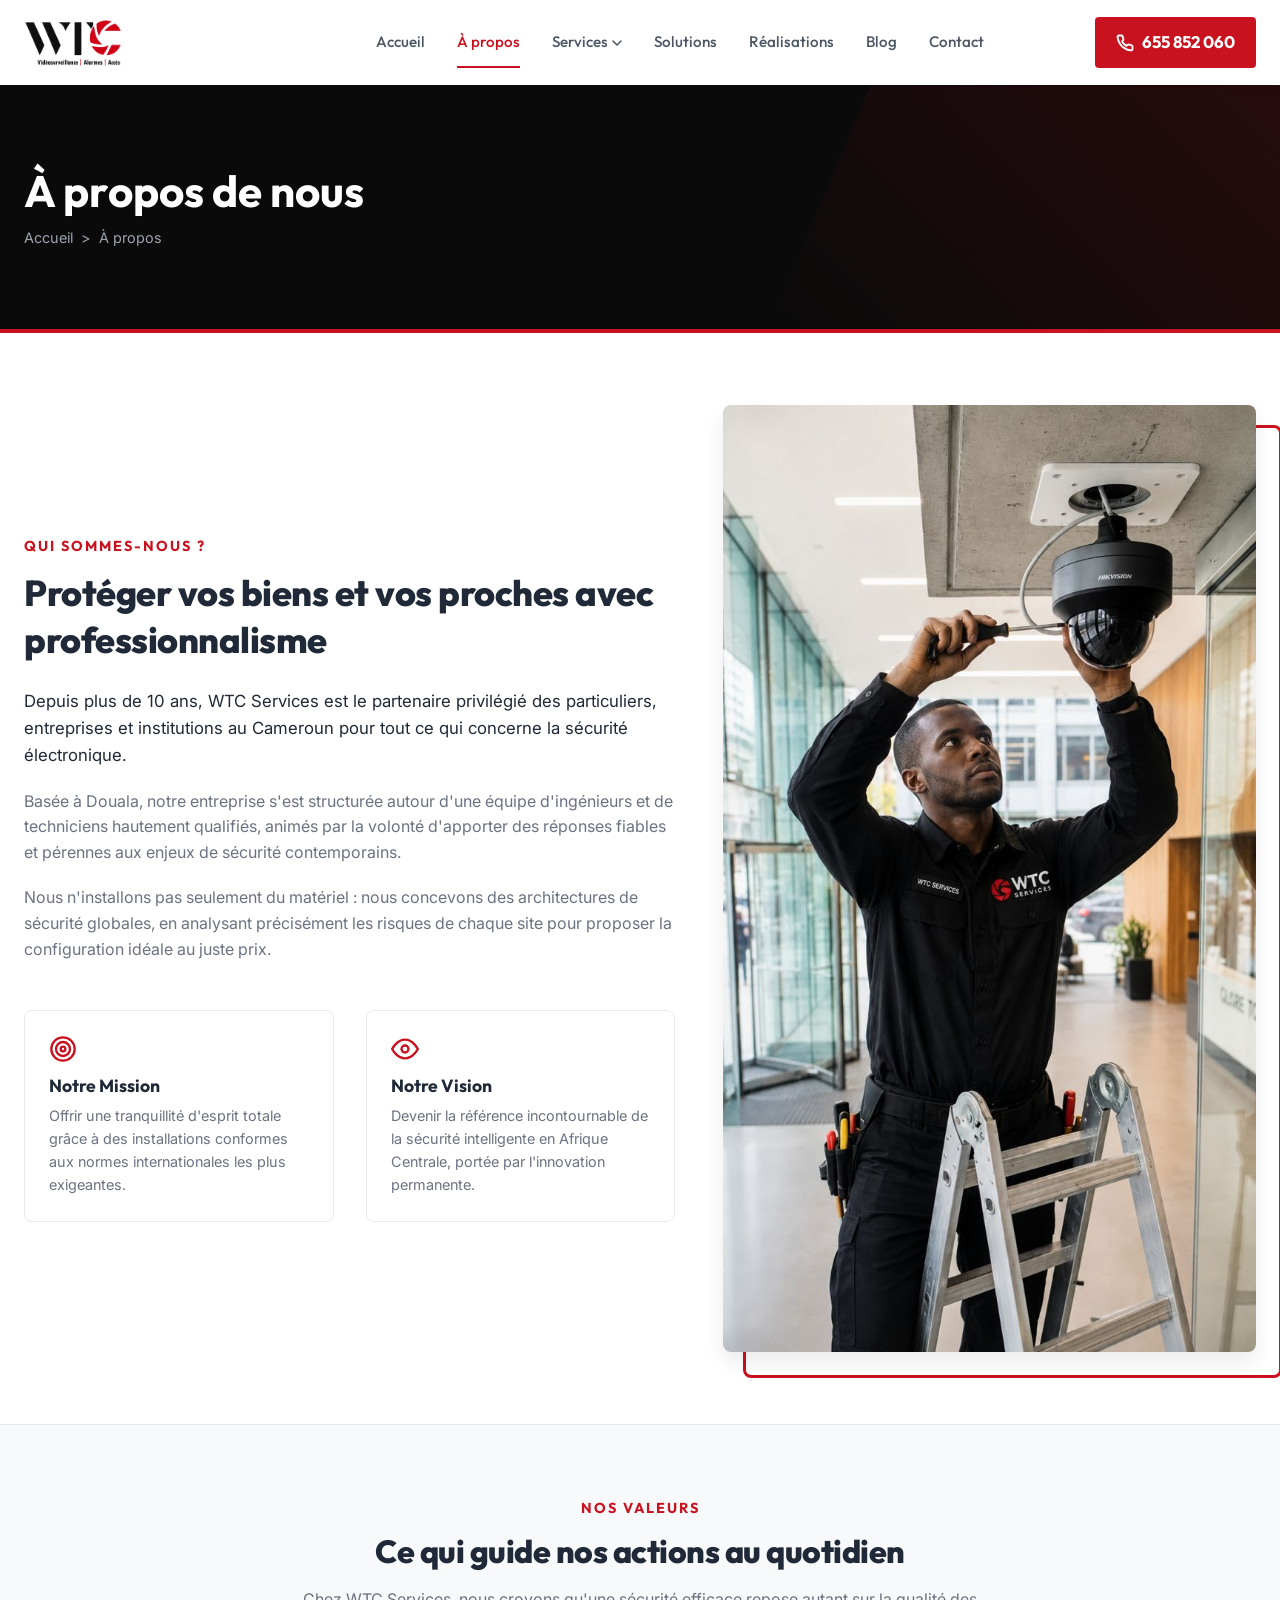
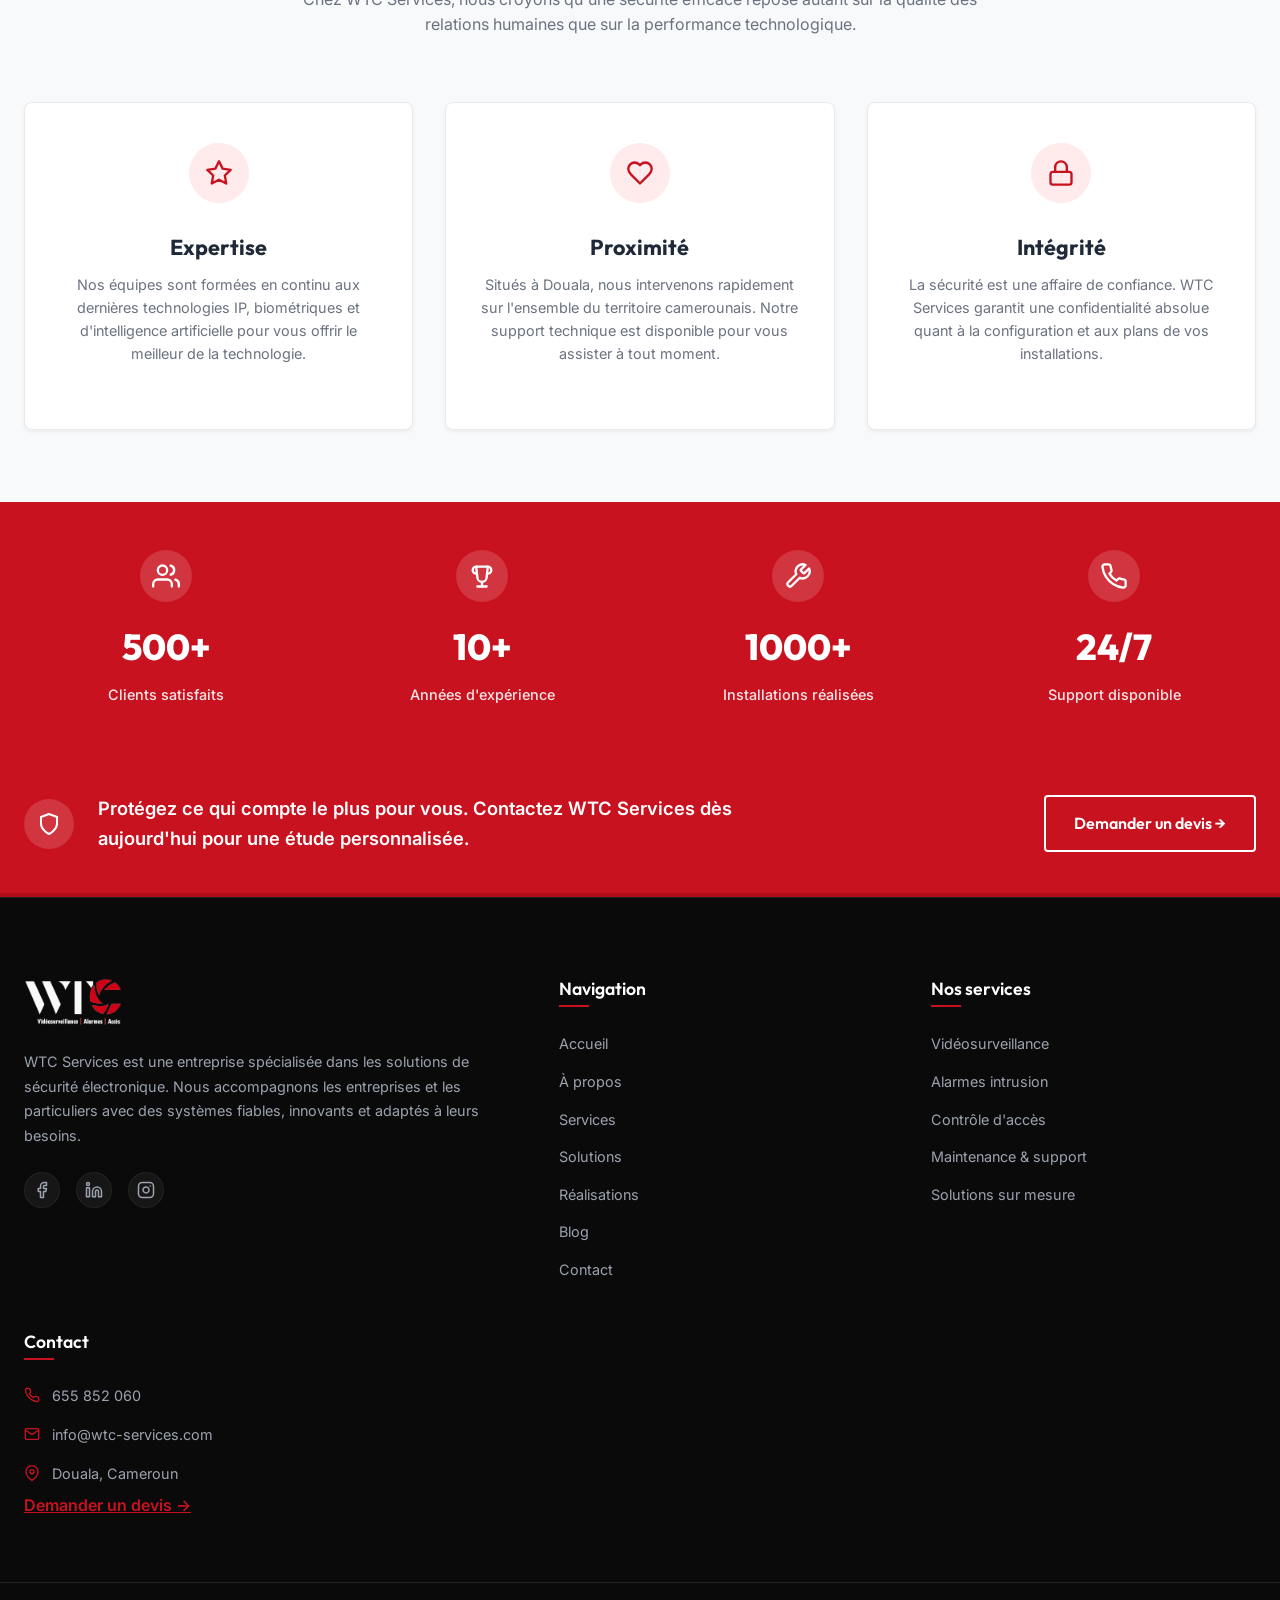
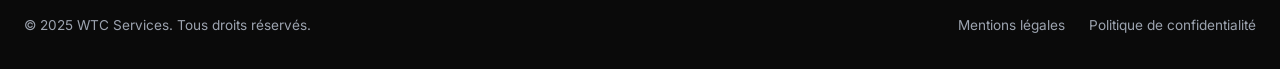
==== commit 580e06ea: "modfcfdddi" ====
--- a/a-propos.html
+++ b/a-propos.html
@@ -7,6 +7,8 @@
     <title>À propos | WTC Services - Leader en sécurité électronique</title>
     <meta name="description"
         content="Découvrez WTC Services, votre partenaire de confiance au Cameroun pour la vidéosurveillance, le contrôle d'accès et les systèmes d'alarme.">
+    <!-- Favicon -->
+    <link rel="icon" type="image/png" href="assets/images/logo-dark.png">
     <link rel="stylesheet" href="css/style.css">
 </head>
 
@@ -18,7 +20,7 @@
             <div class="logo-wrapper">
                 <a href="index.html">
                     <img src="assets/images/logo-dark.png" alt="WTC Services Logo" class="logo-img">
-                </a>
+                </span>
             </div>
 
             <button class="menu-toggle" id="menuToggle" aria-label="Menu principal">
@@ -50,7 +52,7 @@
             </nav>
 
             <div class="header-btn">
-                <a href="tel:655852060" class="btn btn-phone">
+                <span class="btn btn-phone">
                     <svg width="18" height="18" viewBox="0 0 24 24" fill="none" stroke="currentColor" stroke-width="2.5"
                         stroke-linecap="round" stroke-linejoin="round">
                         <path
@@ -266,13 +268,15 @@
                     électronique. Nous accompagnons les entreprises et les particuliers avec des systèmes fiables,
                     innovants et adaptés à leurs besoins.</p>
                 <div class="social-links">
-                    <a href="https://facebook.com" class="social-link" target="_blank" aria-label="Facebook">
+                    <a href="https://www.facebook.com/share/1FuHMtW9iQ" class="social-link" target="_blank"
+                        aria-label="Facebook">
                         <svg width="18" height="18" viewBox="0 0 24 24" fill="none" stroke="currentColor"
                             stroke-width="2" stroke-linecap="round" stroke-linejoin="round">
                             <path d="M18 2h-3a5 5 0 0 0-5 5v3H7v4h3v8h4v-8h3l1-4h-4V7a1 1 0 0 1 1-1h3z" />
                         </svg>
                     </a>
-                    <a href="https://linkedin.com" class="social-link" target="_blank" aria-label="LinkedIn">
+                    <a href="https://www.linkedin.com/company/wtc-services" class="social-link" target="_blank"
+                        aria-label="LinkedIn">
                         <svg width="18" height="18" viewBox="0 0 24 24" fill="none" stroke="currentColor"
                             stroke-width="2" stroke-linecap="round" stroke-linejoin="round">
                             <path d="M16 8a6 6 0 0 1 6 6v7h-4v-7a2 2 0 0 0-2-2 2 2 0 0 0-2 2v7h-4v-7a6 6 0 0 1 6-6z" />
--- a/css/style.css
+++ b/css/style.css
@@ -12,25 +12,25 @@
     --light: #ffffff;
     --light-bg: #f8f9fa;
     --light-border: #eaeaea;
-    
+
     /* Text Colors */
     --text-dark: #1f2937;
     --text-muted: #6b7280;
     --text-light: #f3f4f6;
     --text-light-muted: #9ca3af;
-    
+
     /* Typography */
     --font-heading: 'Outfit', sans-serif;
     --font-body: 'Inter', sans-serif;
-    
+
     /* Shadows */
     --shadow-sm: 0 2px 4px rgba(0, 0, 0, 0.05);
     --shadow-md: 0 10px 20px rgba(0, 0, 0, 0.08);
     --shadow-lg: 0 20px 40px rgba(0, 0, 0, 0.15);
-    
+
     /* Transitions */
     --transition: all 0.3s cubic-bezier(0.4, 0, 0.2, 1);
-    
+
     /* Borders */
     --radius-sm: 4px;
     --radius-md: 8px;
@@ -56,7 +56,12 @@
     overflow-x: hidden;
 }
 
-h1, h2, h3, h4, h5, h6 {
+h1,
+h2,
+h3,
+h4,
+h5,
+h6 {
     font-family: var(--font-heading);
     font-weight: 700;
     line-height: 1.2;
@@ -78,7 +83,9 @@
     display: block;
 }
 
-input, textarea, select {
+input,
+textarea,
+select {
     font-family: var(--font-body);
     font-size: 1rem;
     border: 1px solid var(--light-border);
@@ -88,7 +95,9 @@
     transition: var(--transition);
 }
 
-input:focus, textarea:focus, select:focus {
+input:focus,
+textarea:focus,
+select:focus {
     border-color: var(--primary);
     box-shadow: 0 0 0 3px rgba(201, 18, 31, 0.1);
 }
@@ -175,7 +184,8 @@
     gap: 0.5rem;
 }
 
-.logo-svg, .logo-img {
+.logo-svg,
+.logo-img {
     height: 48px;
 }
 
@@ -194,7 +204,8 @@
     position: relative;
 }
 
-.nav-link:hover, .nav-link.active {
+.nav-link:hover,
+.nav-link.active {
     color: var(--primary);
 }
 
@@ -355,26 +366,37 @@
 }
 
 /* Security Products Collage (Hero Right) */
+/* Dans la section Hero */
 .hero-products {
-    position: relative;
-    display: flex;
-    justify-content: center;
-    align-items: center;
-    height: 450px;
+    height: auto;
+    /* Remplacez les hauteurs fixes */
+    min-height: 300px;
+    /* Hauteur minimale pour éviter un écrasement */
+    max-height: 50vh;
+    /* Limite à 50% de la hauteur de l'écran */
+    width: 100%;
+    margin-bottom: 2rem;
+    /* Espace entre l'image et le texte */
 }
 
 .products-collage {
-    position: relative;
+    height: 100%;
     width: 100%;
-    height: 100%;
 }
 
 .collage-img {
-    position: absolute;
-    border-radius: var(--radius-md);
-    box-shadow: 0 20px 40px rgba(0, 0, 0, 0.5);
-    border: 1px solid rgba(255, 255, 255, 0.1);
-    transition: var(--transition);
+    width: 100% !important;
+    /* Force l'image à prendre toute la largeur */
+    height: auto !important;
+    object-fit: contain;
+    /* Conserve les proportions */
+    position: relative !important;
+    /* Désactive le positionnement absolu */
+    top: auto !important;
+    right: auto !important;
+    left: auto !important;
+    bottom: auto !important;
+    transform: none !important;
 }
 
 .collage-img:hover {
@@ -642,8 +664,13 @@
 }
 
 @keyframes scrollLogos {
-    0% { transform: translateX(0); }
-    100% { transform: translateX(-50%); }
+    0% {
+        transform: translateX(0);
+    }
+
+    100% {
+        transform: translateX(-50%);
+    }
 }
 
 /* --- CTA BANNER --- */
@@ -699,7 +726,8 @@
     margin-bottom: 4rem;
 }
 
-.footer-col-about .logo-svg, .footer-col-about .logo-img {
+.footer-col-about .logo-svg,
+.footer-col-about .logo-img {
     margin-bottom: 1.5rem;
 }
 
@@ -1099,12 +1127,78 @@
         grid-template-columns: 1fr;
         gap: 1.5rem;
     }
+
     .map-placeholder {
         padding: 2rem 1.5rem;
     }
+
     .office-card {
         min-height: auto;
         padding: 1.75rem 1.5rem;
+    }
+}
+
+/* ===== TABLET LANDSCAPE (max-width: 1024px) ===== */
+@media (max-width: 1024px) {
+    .hero-title {
+        font-size: 2.75rem;
+    }
+
+    .hero-grid {
+        grid-template-columns: 1fr;
+        gap: 3rem;
+    }
+
+    .hero-products {
+        min-height: 320px;
+    }
+
+    .hero-content {
+        width: 100%;
+    }
+
+    .hero-products {
+        height: 350px;
+        order: -1;
+    }
+
+    .section {
+        padding: 4.5rem 0;
+    }
+
+    .section-title {
+        font-size: 2rem;
+    }
+
+    .footer-grid {
+        grid-template-columns: 1.5fr 1fr 1fr;
+        gap: 3rem;
+    }
+
+    .footer-col-contact {
+        grid-column: span 3;
+    }
+
+    .about-grid {
+        gap: 3rem;
+    }
+
+    .blog-grid {
+        grid-template-columns: repeat(auto-fill, minmax(280px, 1fr));
+        gap: 2rem;
+    }
+
+    .portfolio-grid {
+        grid-template-columns: repeat(auto-fill, minmax(280px, 1fr));
+        gap: 1.5rem;
+    }
+
+    .blog-single-title {
+        font-size: 2.5rem;
+    }
+
+    .contact-grid {
+        gap: 3rem;
     }
 }
 
@@ -1127,7 +1221,8 @@
     transition: var(--transition);
 }
 
-.filter-tab:hover, .filter-tab.active {
+.filter-tab:hover,
+.filter-tab.active {
     background-color: var(--primary);
     color: var(--light);
     border-color: var(--primary);
@@ -1327,586 +1422,879 @@
     margin-bottom: 0.5rem;
 }
 
-/* --- RESPONSIVE STYLES --- */
-
-/* ===== TABLET LANDSCAPE (max-width: 1024px) ===== */
-@media (max-width: 1024px) {
-    .hero-title {
-        font-size: 2.75rem;
-    }
-    
-    .hero-grid {
-        grid-template-columns: 1fr;
-        gap: 3rem;
-    }
-    
-    .hero-products {
-        height: 350px;
-        order: -1;
-    }
-    
+/* --- SERVICE DETAIL & GENERIC RESPONSIVE COMPONENTS --- */
+.service-detail-section {
+    padding: 5rem 0;
+}
+
+.service-detail-grid {
+    display: grid;
+    grid-template-columns: 1fr 1fr;
+    gap: 3rem;
+    align-items: center;
+}
+
+.service-detail-grid.reverse > div:first-child {
+    order: 2;
+}
+
+.service-detail-img {
+    width: 100%;
+    height: auto;
+    display: block;
+}
+
+.feature-list {
+    margin: 1.5rem 0 2rem;
+    display: grid;
+    grid-template-columns: 1fr 1fr;
+    gap: 1rem;
+}
+
+.feature-list-item {
+    display: flex;
+    align-items: center;
+    gap: 0.75rem;
+    min-height: 48px;
+}
+
+.feature-list-icon {
+    color: var(--primary);
+    flex-shrink: 0;
+}
+
+.transmission-modal-overlay {
+    position: fixed;
+    inset: 0;
+    background-color: rgba(0, 0, 0, 0.65);
+    backdrop-filter: blur(3px);
+    display: flex;
+    align-items: center;
+    justify-content: center;
+    padding: 1.5rem;
+    z-index: 1100;
+    opacity: 0;
+    visibility: hidden;
+    transition: opacity 0.25s ease, visibility 0.25s ease;
+}
+
+.transmission-modal-overlay.active {
+    opacity: 1;
+    visibility: visible;
+}
+
+.transmission-card {
+    border-radius: var(--radius-md);
+    box-shadow: var(--shadow-lg);
+    max-width: 520px;
+    width: 100%;
+    background-color: var(--light);
+    position: relative;
+    padding: 2rem 1.5rem;
+    box-sizing: border-box;
+}
+
+.transmission-close {
+    position: absolute;
+    top: 1rem;
+    right: 1rem;
+    width: 34px;
+    height: 34px;
+    border: none;
+    background: rgba(15, 23, 42, 0.05);
+    color: var(--text-dark);
+    border-radius: 50%;
+    font-size: 1.2rem;
+    line-height: 1;
+    display: inline-flex;
+    align-items: center;
+    justify-content: center;
+    cursor: pointer;
+    transition: var(--transition);
+}
+
+.transmission-close:hover {
+    background-color: rgba(201, 18, 31, 0.1);
+    color: var(--primary);
+}
+
+.transmission-icon {
+    width: 70px;
+    height: 70px;
+    background-color: rgba(56, 189, 248, 0.12);
+    color: var(--primary);
+    border-radius: 50%;
+    display: flex;
+    align-items: center;
+    justify-content: center;
+    margin: 0 auto 1.25rem;
+    font-size: 1.75rem;
+}
+
+.transmission-title {
+    text-align: center;
+    margin-bottom: 0.75rem;
+    font-size: 1.75rem;
+}
+
+.transmission-desc {
+    text-align: center;
+    color: var(--text-muted);
+    margin-bottom: 1.25rem;
+}
+
+.transmission-actions {
+    display: flex;
+    flex-direction: column;
+    gap: 0.9rem;
+    margin-top: 1.5rem;
+}
+
+.transmission-btn {
+    width: 100%;
+    text-align: center;
+    text-decoration: none;
+    border-radius: var(--radius-sm);
+    border: 1px solid var(--light-border);
+    padding: 0.95rem 1rem;
+    display: inline-flex;
+    align-items: center;
+    justify-content: center;
+    gap: 0.5rem;
+    transition: var(--transition);
+    color: var(--dark);
+    background-color: var(--light);
+}
+
+.transmission-btn:hover {
+    background-color: var(--light-bg);
+    transform: translateY(-1px);
+}
+
+.transmission-btn.btn-whatsapp {
+    background-color: #25d366;
+    border-color: #25d366;
+    color: #ffffff;
+}
+
+.transmission-btn.btn-whatsapp:hover {
+    background-color: #1ebe5d;
+    border-color: #1ebe5d;
+}
+
+.transmission-btn.btn-email {
+    background-color: #ffffff;
+    border-color: #dc2626;
+    color: #dc2626;
+}
+
+.transmission-btn.btn-email:hover {
+    background-color: #fee2e2;
+}
+
+.transmission-note {
+    margin-top: 1rem;
+    color: var(--text-muted);
+    font-size: 0.9rem;
+    text-align: center;
+}
+
     .section {
         padding: 4.5rem 0;
     }
-    
+
     .section-title {
         font-size: 2rem;
     }
-    
+
     .footer-grid {
         grid-template-columns: 1.5fr 1fr 1fr;
         gap: 3rem;
     }
-    
+
     .footer-col-contact {
         grid-column: span 3;
     }
-    
+
     .about-grid {
         gap: 3rem;
     }
-    
+
     .blog-grid {
         grid-template-columns: repeat(auto-fill, minmax(280px, 1fr));
         gap: 2rem;
     }
-    
+
     .portfolio-grid {
         grid-template-columns: repeat(auto-fill, minmax(280px, 1fr));
         gap: 1.5rem;
     }
-    
+
     .blog-single-title {
         font-size: 2.5rem;
     }
-    
+
     .contact-grid {
         gap: 3rem;
     }
-}
 
 /* ===== TABLET PORTRAIT (max-width: 768px) ===== */
 @media (max-width: 768px) {
+
     /* --- Navigation --- */
     .nav-menu {
         position: fixed;
         top: 85px;
-        left: -100%;
+        left: 0;
+        right: 0;
+        width: 100vw;
+        max-width: 100vw;
+        height: calc(100vh - 85px);
+        display: flex;
+        flex-direction: column;
+        align-items: stretch;
+        padding: 3rem 1.5rem 2rem;
+        gap: 1rem;
+        background-color: var(--light);
+        box-shadow: 0 10px 15px rgba(0, 0, 0, 0.1);
+        transform: translateX(-100%);
+        transition: transform 0.3s ease;
+        overflow-y: auto;
+        box-sizing: border-box;
+        z-index: 105;
+    }
+
+    .nav-menu.active {
+        transform: translateX(0);
+    }
+
+    .nav-item-dropdown {
         width: 100%;
-        height: calc(100vh - 85px);
-        background-color: var(--light);
-        flex-direction: column;
-        align-items: flex-start;
-        padding: 3rem 2rem;
-        gap: 1.5rem;
-        box-shadow: 0 10px 15px rgba(0, 0, 0, 0.1);
-        transition: var(--transition);
-        overflow-y: auto;
-    }
-    
-    .nav-menu.active {
-        left: 0;
-    }
-    
+    }
+
+    .nav-menu .nav-link,
+    .nav-menu .dropdown-toggle,
+    .nav-menu .dropdown-item {
+        width: 100%;
+    }
+
+    .nav-menu .nav-link,
+    .nav-menu .dropdown-toggle {
+        display: flex;
+        justify-content: space-between;
+        align-items: center;
+        padding: 0.75rem 0;
+    }
+
+    .dropdown-item {
+        padding: 0.75rem 1rem;
+    }
+
     .dropdown-menu {
-        position: static;
-        transform: none;
+        position: static !important;
+        transform: none !important;
         opacity: 1;
         visibility: visible;
         box-shadow: none;
         border: none;
-        padding-left: 1.5rem;
+        width: 100%;
+        padding: 0;
+        margin: 0;
         display: none;
         transition: none;
-    }
-    
+        box-sizing: border-box;
+    }
+
+    .dropdown-menu .dropdown-item {
+        display: block;
+        width: 100%;
+        padding: 0.85rem 1rem;
+    }
+
     .nav-item-dropdown.active .dropdown-menu {
         display: block;
     }
-    
+
     .menu-toggle {
         display: flex;
     }
-    
+
     /* Menu Open Hamburger Icon State */
     .menu-toggle.active span:nth-child(1) {
         transform: rotate(45deg) translate(6px, 6px);
     }
-    
+
     .menu-toggle.active span:nth-child(2) {
         opacity: 0;
     }
-    
+
     .menu-toggle.active span:nth-child(3) {
         transform: rotate(-45deg) translate(5px, -5px);
     }
-    
+
     .header-btn {
         display: none;
     }
-    
+
     /* --- Hero Section --- */
     .hero {
         min-height: auto;
-        padding: 3rem 0;
-    }
-    
+        padding: 2.5rem 0;
+    }
+
+    .hero-grid {
+        grid-template-columns: 1fr;
+        gap: 2rem;
+    }
+
+    .hero-content {
+        width: 100%;
+    }
+
+    .hero-products {
+        width: 100%;
+        min-height: auto;
+        margin-bottom: 2rem;
+    }
+
     .hero-title {
         font-size: 2.25rem;
     }
-    
+
     .hero-desc {
         font-size: 1rem;
-    }
-    
+        max-width: 100%;
+    }
+
     .hero-buttons {
         flex-direction: column;
         gap: 1rem;
     }
-    
+
     .hero-highlights {
         flex-direction: column;
         gap: 1rem;
     }
-    
-    .hero-products {
-        height: 300px;
-    }
-    
+
+    .products-collage,
+    .collage-img,
+    .products-collage img {
+        width: 100% !important;
+        height: auto !important;
+        position: relative !important;
+        top: auto !important;
+        left: auto !important;
+        right: auto !important;
+        bottom: auto !important;
+        transform: none !important;
+        margin: 0 auto 1rem;
+    }
+
+
     /* --- Sections --- */
     .section {
         padding: 3.5rem 0;
     }
-    
+
     .section-header {
         margin-bottom: 2.5rem;
     }
-    
+
     .section-title {
         font-size: 1.75rem;
     }
-    
+
+    /* --- Service Detail Section --- */
+    .service-detail-grid,
+    .service-detail-grid.reverse {
+        grid-template-columns: 1fr;
+        gap: 2rem;
+    }
+
+    .feature-list {
+        grid-template-columns: 1fr;
+    }
+
+    .transmission-card {
+        width: 100%;
+        padding: 1.75rem 1.25rem;
+    }
+
+    .transmission-btn {
+        font-size: 0.95rem;
+    }
+
     /* --- Services Grid --- */
     .services-grid {
         grid-template-columns: 1fr 1fr;
         gap: 1.5rem;
     }
-    
+
     /* --- Stats Section --- */
     .stats-grid {
         grid-template-columns: repeat(2, 1fr);
         gap: 1.5rem;
     }
-    
+
     .stat-number {
         font-size: 1.75rem;
     }
-    
+
     /* --- CTA Banner --- */
     .cta-container {
         flex-direction: column;
         text-align: center;
     }
-    
+
     .cta-content {
         flex-direction: column;
     }
-    
+
     .cta-text {
         font-size: 1rem;
     }
-    
+
     /* --- Footer --- */
     .footer-grid {
         grid-template-columns: 1fr;
         gap: 2.5rem;
     }
-    
+
     .footer-col-contact {
         grid-column: span 1;
     }
-    
+
     .footer-bottom {
         flex-direction: column;
         gap: 1rem;
         text-align: center;
     }
-    
+
     /* --- Page Hero --- */
     .page-hero {
         padding: 3.5rem 0;
     }
-    
+
     .page-title {
         font-size: 2rem;
     }
-    
+
     /* --- About Page --- */
     .about-grid {
         grid-template-columns: 1fr;
         gap: 2.5rem;
     }
-    
+
     .about-features {
         grid-template-columns: 1fr 1fr;
         gap: 1.5rem;
     }
-    
+
     .about-image-wrapper::after {
         top: 10px;
         left: 10px;
     }
-    
+
     /* --- Contact Page --- */
     .contact-grid {
         grid-template-columns: 1fr;
         gap: 2.5rem;
     }
-    
+
     .contact-card-info {
         padding: 2rem 1.5rem;
     }
-    
+
     .contact-form-wrapper {
         padding: 2rem 1.5rem;
     }
-    
+
     .map-placeholder {
         margin-top: 3rem;
     }
-    
+
     /* --- Blog --- */
     .blog-grid {
         grid-template-columns: 1fr;
         gap: 2rem;
     }
-    
+
     .blog-single-title {
         font-size: 2rem;
     }
-    
+
     .blog-single-content {
         font-size: 1rem;
     }
-    
+
     /* --- Portfolio --- */
     .portfolio-grid {
         grid-template-columns: 1fr 1fr;
         gap: 1.5rem;
     }
-    
+
     /* --- Filter Tabs --- */
     .filter-tabs {
         flex-wrap: wrap;
         gap: 0.5rem;
     }
-    
+
     .filter-tab {
         padding: 0.5rem 1rem;
         font-size: 0.85rem;
     }
-    
+
     /* --- Form --- */
     .form-row {
         grid-template-columns: 1fr;
         gap: 1.25rem;
     }
-    
+
     /* --- Modal --- */
     .modal-content {
         padding: 2rem 1.5rem;
         margin: 0 1rem;
     }
-    
+
     .modal-title {
         font-size: 1.5rem;
     }
-    
+
     /* --- Clients Section --- */
     .clients-section {
         padding: 3.5rem 0;
     }
+
+    .hero-grid {
+        grid-template-columns: 1fr;
+        /* Une seule colonne */
+        gap: 2rem;
+        /* Espace entre l'image et le texte */
+    }
+
+
+    .hero-products {
+        height: auto !important;
+        min-height: 300px;
+        margin-bottom: 2rem;
+    }
+
+    .hero-content {
+        margin-top: 1rem;
+    }
+
+    .products-collage img {
+        width: 100%;
+        height: auto;
+        border-radius: var(--radius-md);
+        box-shadow: var(--shadow-md);
+    }
+
+    .collage-img {
+        position: relative !important;
+        width: 80% !important;
+        height: auto !important;
+        top: auto !important;
+        right: auto !important;
+        left: auto !important;
+        bottom: auto !important;
+        transform: none !important;
+        margin-bottom: 1rem;
+        border-radius: var(--radius-md) !important;
+        box-shadow: var(--shadow-md) !important;
+    }
+
+    .products-collage {
+        height: 100%;
+        width: 100%;
+        display: flex;
+        flex-direction: column;
+        align-items: center;
+        gap: 1rem;
+    }
 }
 
 /* ===== SMALL MOBILE (max-width: 576px) ===== */
 @media (max-width: 576px) {
+
     /* --- Container --- */
     .container {
         padding: 0 1rem;
     }
-    
+
     /* --- Logo --- */
-    .logo-svg, .logo-img {
+    .logo-svg,
+    .logo-img {
         height: 40px;
     }
-    
+
     .nav-container {
         height: 70px;
     }
-    
+
     .nav-menu {
         top: 70px;
         height: calc(100vh - 70px);
         padding: 2rem 1.5rem;
     }
-    
+
     /* --- Hero --- */
     .hero {
         padding: 2.5rem 0;
     }
-    
+
     .hero-title {
         font-size: 1.85rem;
         letter-spacing: -0.5px;
     }
-    
+
     .hero-tag {
         font-size: 0.8rem;
     }
-    
+
     .hero-desc {
         font-size: 0.95rem;
         margin-bottom: 2rem;
     }
-    
+
     .hero-buttons {
         margin-bottom: 2.5rem;
     }
-    
+
     .hero-products {
         height: 250px;
     }
-    
+
     .btn {
         padding: 0.75rem 1.25rem;
         font-size: 0.9rem;
     }
-    
+
     /* --- Sections --- */
     .section {
         padding: 3rem 0;
     }
-    
+
     .section-title {
         font-size: 1.5rem;
     }
-    
+
     .section-desc {
         font-size: 0.9rem;
     }
-    
+
     .section-header {
         margin-bottom: 2rem;
     }
-    
+
     /* --- Services Grid --- */
     .services-grid {
         grid-template-columns: 1fr;
         gap: 1.25rem;
     }
-    
+
     .service-card {
         padding: 2rem 1.5rem;
     }
-    
+
     /* --- Stats --- */
     .stats-grid {
         grid-template-columns: 1fr 1fr;
         gap: 1rem;
     }
-    
+
     .stat-number {
         font-size: 1.5rem;
     }
-    
+
     .stat-label {
         font-size: 0.8rem;
     }
-    
+
     .stat-icon {
         width: 44px;
         height: 44px;
     }
-    
+
     /* --- Clients Section --- */
     .clients-section {
         padding: 3rem 0;
     }
-    
+
     .logo-item {
         font-size: 1rem;
         padding: 0.75rem;
     }
-    
+
     .logo-item.bold {
         font-size: 1.15rem;
     }
-    
+
     .logos-track {
         gap: 2.5rem;
     }
-    
+
     /* --- CTA --- */
     .cta-banner {
         padding: 2rem 0;
     }
-    
+
     .cta-text {
         font-size: 0.95rem;
     }
-    
+
     .cta-icon-wrapper {
         width: 42px;
         height: 42px;
     }
-    
+
     /* --- Footer --- */
     footer {
         padding: 3rem 0 1.5rem;
     }
-    
+
     .footer-grid {
         gap: 2rem;
     }
-    
+
     .footer-col-about .logo-svg,
     .footer-col-about .logo-img {
         height: 38px;
     }
-    
+
     .footer-title {
         font-size: 1rem;
     }
-    
+
     /* --- Page Hero --- */
     .page-hero {
         padding: 2.5rem 0;
     }
-    
+
     .page-title {
         font-size: 1.75rem;
     }
-    
+
     .breadcrumbs {
         font-size: 0.8rem;
     }
-    
+
     /* --- About Page --- */
     .about-features {
         grid-template-columns: 1fr;
         gap: 1.25rem;
     }
-    
+
     .about-feat-card {
         padding: 1.25rem;
     }
-    
+
     .about-image-wrapper::after {
         display: none;
     }
-    
+
     /* --- Contact Page --- */
     .contact-card-info {
         padding: 1.5rem 1.25rem;
     }
-    
+
     .contact-form-wrapper {
         padding: 1.5rem 1.25rem;
     }
-    
+
     .map-placeholder {
         margin-top: 2.5rem;
         min-height: auto;
         padding: 1.5rem 1rem;
     }
-    
+
     .office-cards-container {
         grid-template-columns: 1fr;
         gap: 1.25rem;
     }
-    
+
     .office-card {
         min-height: auto;
         padding: 1.5rem 1.25rem;
     }
-    
+
     /* --- Portfolio --- */
     .portfolio-grid {
         grid-template-columns: 1fr;
         gap: 1.5rem;
     }
-    
+
     .portfolio-img-wrapper {
         height: 200px;
     }
-    
+
     /* --- Blog --- */
     .blog-img-wrapper {
         height: 180px;
     }
-    
+
     .blog-content {
         padding: 1.5rem;
     }
-    
+
     .blog-title {
         font-size: 1.15rem;
     }
-    
+
     .blog-single-title {
         font-size: 1.6rem;
     }
-    
+
     .blog-single-meta {
         flex-wrap: wrap;
         gap: 0.75rem;
         font-size: 0.85rem;
     }
-    
+
     .blog-single-content {
         font-size: 0.95rem;
         line-height: 1.7;
     }
-    
+
     .blog-single-content h2 {
         font-size: 1.35rem;
     }
-    
+
     /* --- Modal --- */
     .modal-content {
         padding: 1.75rem 1.25rem;
         margin: 0 0.75rem;
         max-height: 85vh;
     }
-    
+
     .modal-title {
         font-size: 1.35rem;
     }
-    
+
     .modal-desc {
         font-size: 0.9rem;
         margin-bottom: 1.5rem;
     }
-    
+
     /* --- Transmission Modal --- */
     .transmission-card {
         padding: 2rem 1.5rem;
         width: 92%;
     }
-    
+
     .transmission-title {
         font-size: 1.5rem;
     }
-    
+
     .transmission-desc {
         font-size: 0.85rem;
     }
-    
+
     .transmission-btn {
         font-size: 0.9rem;
         padding: 0.85rem;
     }
-    
+
     .transmission-icon {
         width: 50px;
         height: 50px;
@@ -1919,68 +2307,67 @@
     .container {
         padding: 0 0.75rem;
     }
-    
+
     .hero-title {
         font-size: 1.6rem;
     }
-    
+
     .hero-products {
         height: 200px;
     }
-    
+
     .section-title {
         font-size: 1.35rem;
     }
-    
+
     .stats-grid {
         grid-template-columns: 1fr;
         gap: 1rem;
     }
-    
+
     .stat-item {
         flex-direction: row;
         justify-content: flex-start;
         gap: 1rem;
         text-align: left;
     }
-    
+
     .stat-icon {
         margin-bottom: 0;
     }
-    
+
     .page-title {
         font-size: 1.5rem;
     }
-    
+
     .blog-single-title {
         font-size: 1.4rem;
     }
-    
+
     .service-card {
         padding: 1.5rem 1.25rem;
     }
-    
+
     .filter-tabs {
         gap: 0.4rem;
     }
-    
+
     .filter-tab {
         padding: 0.4rem 0.8rem;
         font-size: 0.8rem;
     }
-    
+
     .footer-bottom-links {
         flex-direction: column;
         gap: 0.5rem;
     }
-    
+
     .highlight-text {
         font-size: 0.8rem;
     }
-    
+
     .highlight-icon-wrapper {
         width: 35px;
         height: 35px;
     }
-}
-
+}
